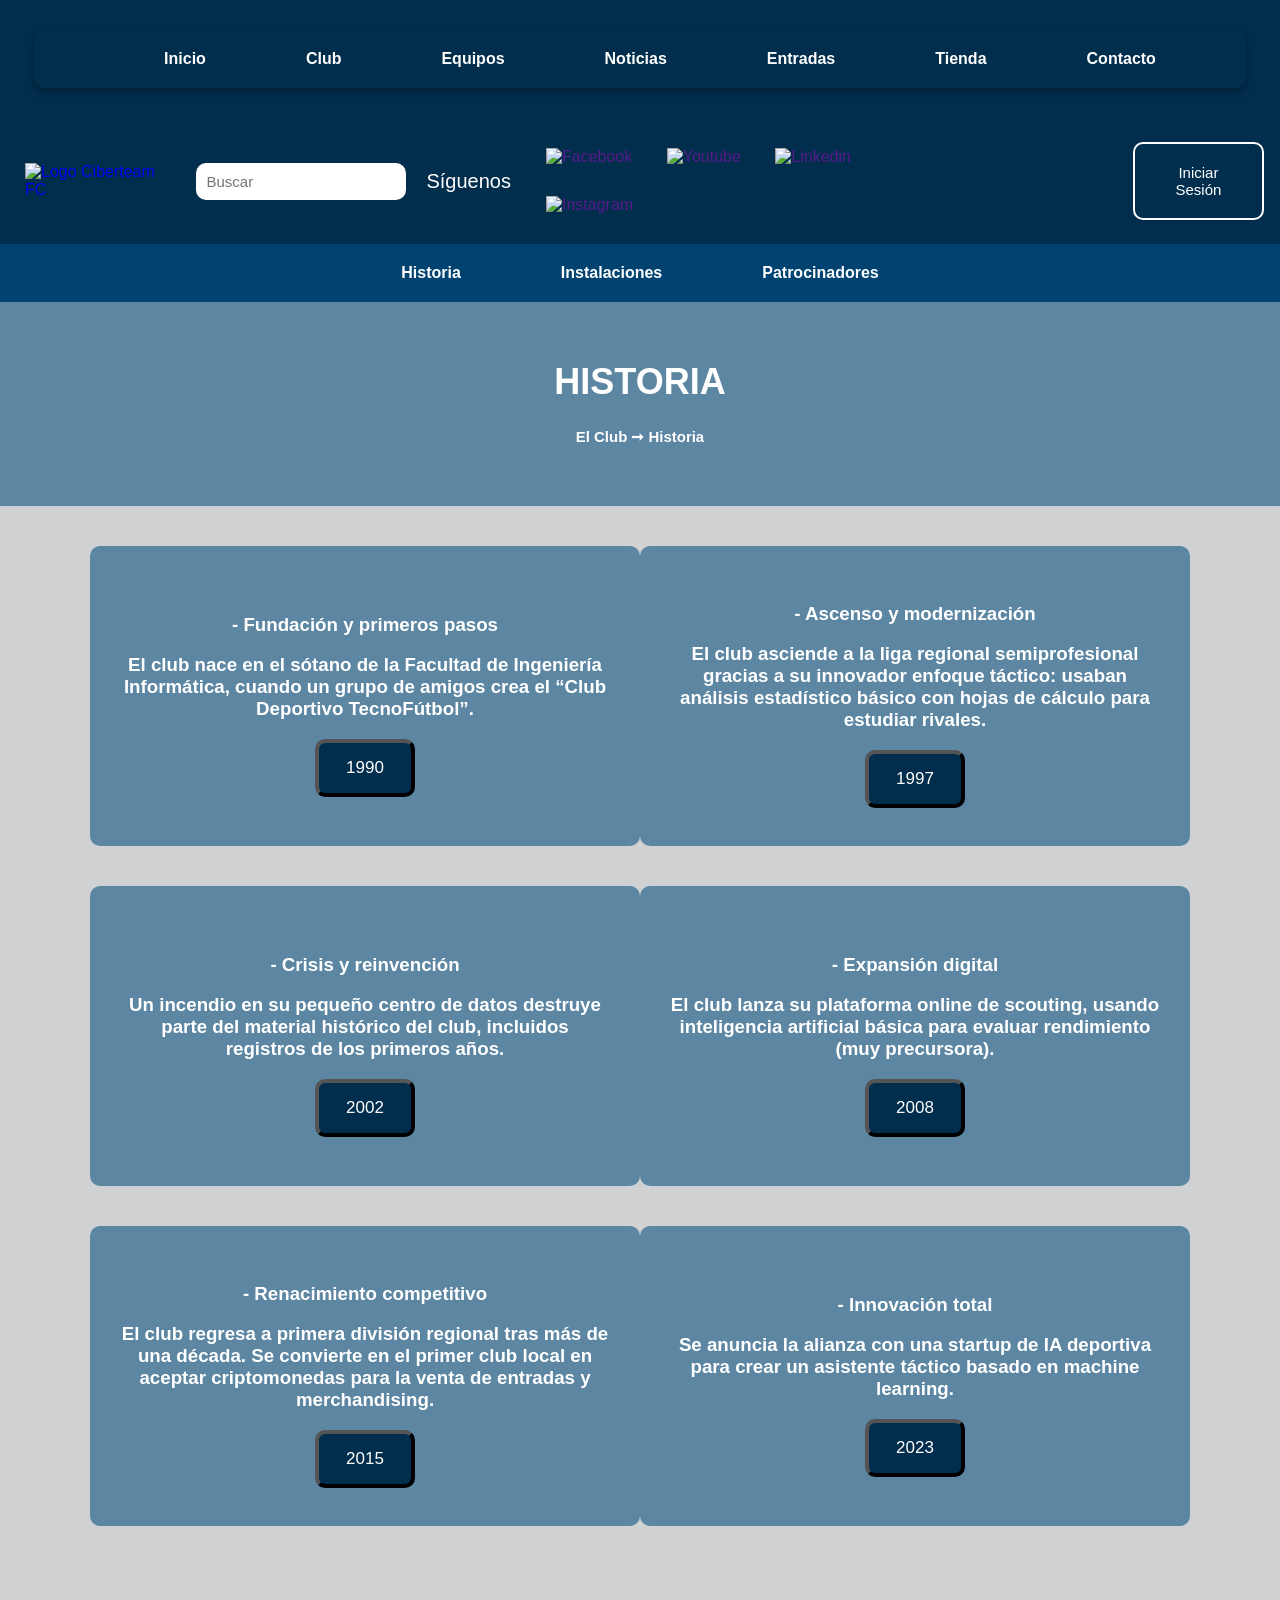
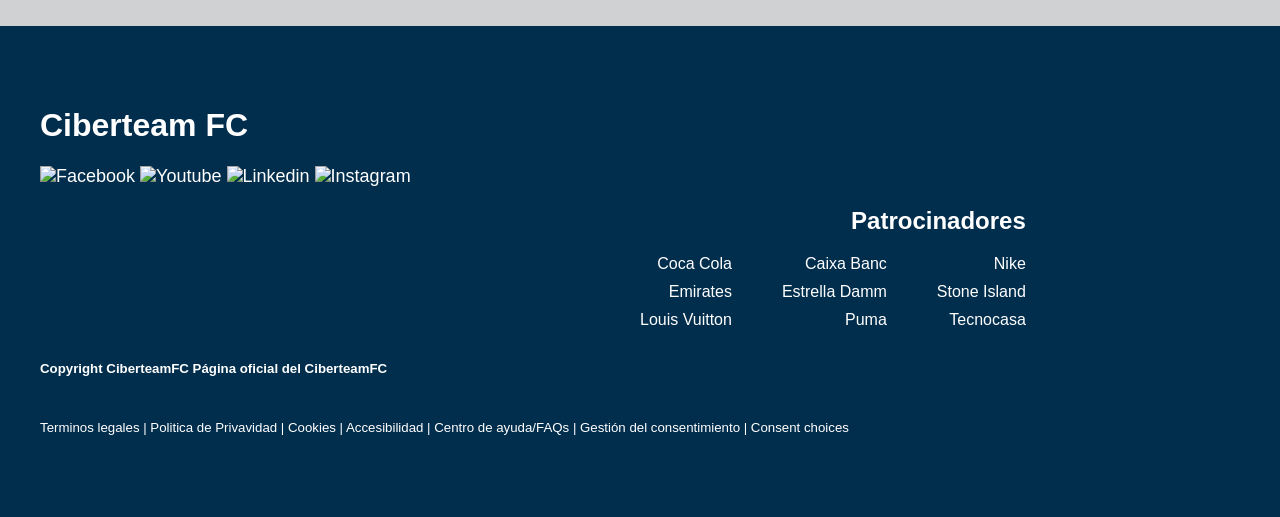
==== club.historia.html @ 9d5b4f98 "Commit inicial" ====
<!DOCTYPE html>
<html lang="es">
<head>
    <meta charset="UTF-8">
    <meta name="viewport" content="width=device-width, initial-scale=1.0">
    <title>Ciberteam FC</title>
    <link rel="stylesheet" href="styles.css">
</head>
<body>
    <header class="header1">
        <nav class="navbar">
        
            <div class="flex-header">

           <div class="menu-toggle" id="menu-toggle"> &#9776; </div>

            <a href="http://ciberteamfc.cat/index.html" class="headermovil">
                <img src="http://ciberteamfc.cat/img/header/logoteam.png" alt="Logo Ciberteam FC" class="logo">
            </a>

            </div> 
            
            <ul>
                <li><a href="http://ciberteamfc.cat/index.html">Inicio</a></li>
                <li class="dropdown">
                    <a href="">Club</a>
                    <ul class="dropdown-content">
                        <li><a href="http://ciberteamfc.cat/club.historia.html">Historia</a></li>
                        <li><a href="http://ciberteamfc.cat/club.instalaciones.html">Instalaciones</a></li>
                        <li><a href="http://ciberteamfc.cat/club.patrocinadores.html">Patrocinadores</a></li>
                    </ul>
                </li>
                <li><a href="http://ciberteamfc.cat/equipos.html">Equipos</a></li>
                <li><a href="http://ciberteamfc.cat/noticias.html">Noticias</a></li>
                <li><a href="http://ciberteamfc.cat/entradas.html">Entradas</a></li>
                <li><a href="http://ciberteamfc.cat/tienda.html">Tienda</a></li>
                <li><a href="http://ciberteamfc.cat/contacto.html">Contacto</a></li>
            </ul>
        </nav>
    </header>
    
    <header class="header2">
        <div class="top-bar">
            <a href="http://ciberteamfc.cat/index.html">
                <img src="http://ciberteamfc.cat/img/header/logoteam.png" alt="Logo Ciberteam FC" class="logo">
            </a>
            

            <input type="text" placeholder="Buscar" class="search-box">
                
                <div>
                    <span class="span1">Síguenos</span>
                </div>

            <div class="logosheader">
                <a href=""><img src="http://ciberteamfc.cat/img/header/logofacebook.png" alt="Facebook" class="logos"></a>
                <a href=""><img src="http://ciberteamfc.cat/img/header/logoyoutube.png" alt="Youtube" class="logos"></a>
                <a href=""><img src="http://ciberteamfc.cat/img/header/logolinkedin.png" alt="Linkedin" class="logos"></a>
                <a href=""><img src="http://ciberteamfc.cat/img/header/logoinstagram.png" alt="Instagram" class="logos"></a>
            </div>
        
        
            <div class="icons">
                <a href=""><img src="http://ciberteamfc.cat/img/header/logocambioidioma.png" alt="" class="logosaparte1"></a>
                <a href=""><img src="http://ciberteamfc.cat/img/header/logocarritocompra.png" alt="" class="logosaparte2"></a>
            </div>

            <button class="login-btn">Iniciar Sesión</button>
        </div>
    </header>
    
    <main>
        <div class="menuclub">
            <li><a href="http://ciberteamfc.cat/club.historia.html">Historia</a></li>
            <li><a href="http://ciberteamfc.cat/club.instalaciones.html">Instalaciones</a></li>
            <li><a href="http://ciberteamfc.cat/club.patrocinadores.html">Patrocinadores</a></li>
        </div>
        <div class="titulopag">
            <h1>HISTORIA</h1>
            <h5>El Club ➞ Historia</h5>
        </div>

        <div class="divgrandeclub">
            <div class="divizquierdaclub">
                <h3 class="textoclubhistoria">
                - Fundación y primeros pasos
                <p></p>
                El club nace en el sótano de la Facultad de Ingeniería Informática, 
                cuando un grupo de amigos crea el “Club Deportivo TecnoFútbol”.
                </h3>
                <button class="btnaños">1990</button>
            </div>

            <div class="divderechaclub">
                <h3 class="textoclubhistoria">
                - Ascenso y modernización
                <p></p>
                El club asciende a la liga regional semiprofesional gracias a su innovador
                enfoque táctico: usaban análisis estadístico básico con hojas de cálculo 
                para estudiar rivales.
                </h3>
                <button class="btnaños">1997</button>
            </div>

        </div>

        <div class="divgrandeclub">
            <div class="divizquierdaclub">
                <h3 class="textoclubhistoria">
                -  Crisis y reinvención
                <p></p>
                Un incendio en su pequeño centro de datos destruye parte del material
                histórico del club, incluidos registros de los primeros años.
                </h3>
                <button class="btnaños">2002</button>
            </div>

            <div class="divderechaclub">
                <h3 class="textoclubhistoria">
                - Expansión digital
                <p></p>
                El club lanza su plataforma online de scouting, usando inteligencia 
                artificial básica para evaluar rendimiento (muy precursora).
                </h3>
                <button class="btnaños">2008</button>
            </div>

        </div>

        <div class="divgrandeclubend">
            <div class="divizquierdaclub">
                <h3 class="textoclubhistoria">
                - Renacimiento competitivo
                <p></p>
                El club regresa a primera división regional tras más de una década.
                Se convierte en el primer club local en aceptar criptomonedas para la
                venta de entradas y merchandising.
                </h3>
                <button class="btnaños">2015</button>
            </div>

            <div class="divderechaclub">
                <h3 class="textoclubhistoria">
                - Innovación total
                <p></p>
                Se anuncia la alianza con una startup de IA deportiva para crear un 
                asistente táctico basado en machine learning.
                </h3>
                <button class="btnaños">2023</button>
            </div>

        </div>
        
    </main>

    <footer class="footer">
        <div class="footer1">
            <div class="footer1.1">
                <h1>Ciberteam FC</h1>
                <div class="footerredessociales">
                    <img src="http://ciberteamfc.cat/img/header/logofacebook.png" alt="Facebook" class="logosfooter">
                    <img src="http://ciberteamfc.cat/img/header/logoyoutube.png" alt="Youtube" class="logosfooter">
                    <img src="http://ciberteamfc.cat/img/header/logolinkedin.png" alt="Linkedin" class="logosfooter">
                    <img src="http://ciberteamfc.cat/img/header/logoinstagram.png" alt="Instagram" class="logosfooter">
                </div>
            </div>
        

            <div class="footer2">
              <h2>Patrocinadores</h2>
              <div class="patrocinadores">
                <ul>
                    <li onclick="window.open('https://www.coca-cola.com', '_blank')" class="patrocinadoresfooter">Coca Cola</li>
                    <li onclick="window.open('https://www.emirates.com', '_blank')" class="patrocinadoresfooter">Emirates</li>
                    <li onclick="window.open('https://es.louisvuitton.com', '_blank')" class="patrocinadoresfooter">Louis Vuitton</li>
                </ul>
                <ul>
                    <li onclick="window.open('https://www.caixabank.es', '_blank')" class="patrocinadoresfooter">Caixa Banc</li>
                    <li onclick="window.open('https://www.estrelladamm.com', '_blank')" class="patrocinadoresfooter">Estrella Damm</li>
                    <li onclick="window.open('https://eu.puma.com', '_blank')" class="patrocinadoresfooter">Puma</li>
                </ul>
                <ul>
                    <li onclick="window.open('https://www.nike.com', '_blank')" class="patrocinadoresfooter">Nike</li>
                    <li onclick="window.open('https://www.stoneisland.com', '_blank')" class="patrocinadoresfooter">Stone Island</li>
                    <li onclick="window.open('https://www.tecnocasa.es', '_blank')" class="patrocinadoresfooter">Tecnocasa</li>
                </ul>
              </div>
            </div>
            <h5 class="textofinal">Copyright CiberteamFC Página oficial del CiberteamFC</h5> 
            <h5 class="textofinal2">Terminos legales | Politica de Privavidad | Cookies | Accesibilidad | Centro de ayuda/FAQs | Gestión del consentimiento | Consent choices</h5>
        </div>

    </footer>

     <script>
        const toggle = document.getElementById("menu-toggle");
        const header1 = document.querySelector(".header1");

        toggle.addEventListener("click", () => {
          header1.classList.toggle("active");
        });
    </script>
    
</body>
---- styles.css ----
body {
  font-family: 'Segoe UI', Arial, sans-serif;
  background-color: #d0d1d3;
  color: #C4D1DB;
  display: flex;
  flex-direction: column;
  height: 100%;
  margin: 0;
  padding: 0;
}

html {
  height: 100%;
  margin: 0;
  padding: 0;
}


/* HEADER */


.flex-header {
  display: flex;
  justify-content: space-between; /* menu a la izquierda, logo a la derecha */
  align-items: center;
}

.menu-toggle {
  display: none;
}

.headermovil {
  display: none;
}

.dropdown-content {
  display: none;       /* oculto por defecto */
  position: absolute;
  top: 100%;
  left: 0;
  background-color: #022E4D;
  min-width: 200px;
  border-radius: 5px;
  box-shadow: 0 4px 10px rgba(0,0,0,0.3);
  padding: 0;
  margin: 0;
  list-style: none;
  flex-direction: column;
  z-index: 1000;
}

.dropdown-content li {
  margin: 0;
  width: 100%;
}

.dropdown-content a {
  display: block;
  padding: 10px 20px;
  color: white;
  font-weight: normal;
}

.dropdown-content a:hover {
  background-color: hsl(198, 100%, 50%);
  color: white;
}

.dropdown:hover .dropdown-content {
  display: flex;
}

.header1 {
  background-image: url(http://ciberteamfc.cat/img/header/estampadofondoheader.png);
  background-color: #022E4D;
}

.header2 {
  width: 100%;               
  margin: 0 auto;            
  box-sizing: border-box;    
  background-color: #022E4D; 
  padding: 0 20px;  
}

.navbar {
  background-color: #022E4D;
  border-radius: 10px;
  margin: 30px auto;
  width: fit-content;
  padding: 10px 80px;
  box-shadow: 0 4px 10px rgba(0, 0, 0, 0.3);
}

.navbar > ul {
  list-style: none;
  display: flex;
  gap: 100px;
  margin: 10px;
}

.navbar ul ul {
  gap: 0;         
  padding: 0;
  margin: 0;
}

.navbar a {
  color: white;
  text-decoration: none;
  font-weight: bold;
  transition: transform 0.3s ease, color 0.3s ease;
}

.navbar li {
  transition: all 0.3s ease;
  position: relative;
}

.navbar a:hover {
 transform: scale(1.02) translateY(-3px); 
  color: hsl(198, 100%, 50%);
  background: none;   
  box-shadow: none;  
}

/* logo, buscador, redes */

.top-bar {
  display: flex;
  align-items: center;
  justify-content: space-around;
  background-color: #022E4D;
  padding: 15px 4px;
  gap: 20px;
  width: 100%;
}

.logo {
  height: 90px;
  padding: 1px 1px;
}

.logosaparte1 {
  height: 45px;
  padding: 1px 30px;
}

.logosaparte1:hover {
  transform: scale(1.2) translateY(-3px);
  filter: brightness(1.3);
}

.logosaparte2 {
  height: 50px;
  padding: 1px 30px;
}

.logosaparte2:hover {
  transform: scale(1.2) translateY(-3px);
  filter: brightness(1.3);
}
.search-box {
  flex: 1;
  max-width: 800px;
  padding: 10px 10px;
  border: none;
  border-radius: 10px;
  font-size: 15px;
}

.logos {
  padding: 15px;
  width: 35px;
  height: 35px;
  transition: transform 0.3s ease, filter 0.3s ease;
}

.logos:hover {
  transform: scale(1.2) translateY(-3px);
  filter: brightness(1.3);
}

.login-btn {
  background-color: transparent;
  border: 2px solid white;
  color: white;
  padding: 20px 20px;
  border-radius: 10px;
  font-size: 15px;
  cursor: pointer;
}

.login-btn:hover {
  transform: scale(1.1) translateY(-3px);
  filter: brightness(1.1);
}

.span1 {
  color: white;
  font-size: 20px;
}

/* BOTONES */

.btnnoticia1:hover {
  background-color: #ffffff; 
  box-shadow: 0 4px 10px rgba(0,0,0,0.2); 
  transform: scale(1.02) translateY(-3px); 
  color: #000000;
}

.btnnoticia21:hover {
  background-color: #ffffff; 
  box-shadow: 0 4px 10px rgba(0,0,0,0.2); 
  transform: scale(1.02) translateY(-3px); 
  color: #000000;
}

.btnnoticia22:hover {
  background-color: #ffffff; 
  box-shadow: 0 4px 10px rgba(0,0,0,0.2); 
  transform: scale(1.02) translateY(-3px); 
  color: #000000;
}

.btnmejorasestadio:hover {
  background-color: #ffffff; 
  box-shadow: 0 4px 10px rgba(0,0,0,0.2); 
  transform: scale(1.02) translateY(-3px); 
  color: #000000;
  text-decoration: none;
}

/* MAIN */

.titulopag {
  background-color: #5C86A2;
  color: white;
  text-align: center;
  padding: 35px;
  font-size: 18px;
}

/* INDEX/INICIO*/

.noticiascontent {
  color: #022E4D;
  display: flex;
  flex-direction: column;
}

.indexnoticia1 {
  display: flex;
  background-image: url(img/indeximg/imagenfutbol.jpg);
  background-size: 100%;
  height: 330px;
}

.letranoticia1 {
  background-color: rgba(0, 67, 113, 0.5);
  width: 600px;
  height: 300px;
  padding: 15px;
  padding-left: 50px;
  color: white;
  font-size: 18px;
}

.indexnoticia2 {
  display: flex;
  background-image: url(http://ciberteamfc.cat/img/indeximg/10años.png);
  background-size: 100%;
  height: 330px;
  display: flex;
  justify-content: flex-end;
}

.letranoticia2 {
  background-color: rgba(0, 67, 113, 0.5);
  width: 600px;
  height: 300px;
  padding: 15px;
  padding-left: 50px;
  color: white;
  font-size: 18px;
}

.btnnoticia1 {
  padding: 15px;
  width: 140px;
  background-color: black;
  color: white;
  border: none;
  border-radius: 10px;
  cursor: pointer;
}

.diventradas {
  background-color: #5C86A2;
  color: white;
  text-align: center;
  padding: 15px;
}

.boxentradas {
  padding: 20px;
  margin: 30px;
  margin-left: 100px;
  margin-right: 100px;
  border-radius: 10px;
  background-color: #5C86A2;
  display: flex;
  justify-content: space-between;
}

.boxentradas1 {
  display: flex;
  flex-direction: column;
  justify-content: flex-start;
}

.boxentradas2 {
  display: flex;
  flex-direction: column;
}

.boxentradas3 {
  display: flex;
  flex-direction: column;
}

.imgboxentradas {
  width: 500px;
  margin-bottom: 10px;
  display: block;
  border-radius: 10px;
}

.textoboxentradas {
  color: white;
  margin-top: 10px;
}

/*NOTICIAS */

.noticiasportada {
  background-image: url(http://ciberteamfc.cat/img/noticias/estadio4k.jpg);
  padding: 149.7px;
  display: flex;
  flex-direction: column;
  align-items: center;
  justify-content: center;
}

.divnoticiasportada {
  display: flex;
  background-color: rgba(46, 70, 116, 0.5);
  color: white;
  padding: 20px;
  border-radius: 10px;
  width: 800px;
  justify-content: center;
}

.btnmejorasestadio {
  margin-top: 20px; 
  padding: 15px 20px;
  border: none;
  border-radius: 8px;
  background-color: black;
  color: white;
  font-size: 16px;
  cursor: pointer;
  font-size: 20px;
}

.barraseparacion {
  padding: 10px;
  background-color: #5C86A2;
  margin-top: 0px;
  margin-bottom: 20px;
}

.noticiasdivs {
  display: flex;
  justify-content: center;  
  justify-items: center;
  gap: 20px; 
  margin-bottom: 20px;
}

.noticiasdiv1 {
  background-image: url(http://ciberteamfc.cat/img/noticias/noticiacancer.webp);
  background-size: contain;
  background-repeat: no-repeat; 
  background-position: center; 
  padding: 230px 0px;
  width: 100%;
  margin-left: 20px;
}

.noticiasdiv2 {
  background-image: url(http://ciberteamfc.cat/img/noticias/copa.webp);
  background-size: contain;
  background-repeat: no-repeat; 
  background-position: center; 
  padding: 230px 0px;
  width: 100%;
  margin-left: 20px;
}

.noticiasdiv3 {
  background-image: url(http://ciberteamfc.cat/img/noticias/preguntaa.jpg);
  background-size: contain;
  background-repeat: no-repeat; 
  background-position: center; 
  padding: 230px 0px;
  width: 100%;
  margin-left: 20px;
}

.noticiasdiv4 {
  background-image: url(http://ciberteamfc.cat/img/noticias/celtajugador.jpg);
  background-size: contain;
  background-repeat: no-repeat; 
  background-position: center; 
  padding: 230px 0px;
  width: 100%;
  margin-left: 20px;
}

.noticias123 {
  display: flex;
  flex-direction: column; 
  width: 800px;
}

.textonoticias {
  background-color: rgba(2, 46, 77, 0.8);
  color: white;
  margin-top: 10px;
  padding: 20px 30px;
  width: 636px;
  margin-left: 70px;
  border-radius: 10px;
}

/* ENTRADAS */

.tituloentradas2 { 
  background-image: url(http://ciberteamfc.cat/img/entradas/estadiobanner.jpg);
  color: white;
  text-align: center;
  padding: 20px;
  font-size: 18px;
  display: flex;
  align-items: center;
  justify-content: center;
}

.titulodiventradas {
  background-color: rgba(2, 46, 77, 0.5);
  width: 400px;
  align-items: center;
  align-content: center;
  border-radius: 10px;
  margin: 1px;
  font-size: 15px;
}

.divsentradas {
  display: flex;
  align-items: center;
  align-content: center;
  justify-content: center;
}

.boxdivsentradas {
  background-color: #5C86A2;
  margin: 25px;
  border-radius: 10px;
  padding: 10px 100px;
  display: flex;
  justify-content: space-between;
  width: 1200px;
}

.textoizq {
  margin-right: 500px;
  margin-left: 50px;
  display: flex;
  align-items: start;
  flex-direction: column;
  color: white;
  font-size: 20px;
  align-items: center;
}

.textoizq2 {
  margin-right: 428 px;
  margin-left: 20px;
  display: flex;
  align-items: start;
  flex-direction: column;
  color: white;
  font-size: 20px;
  align-items: center;
}

.divsentradasmain{
  display: flex;
  align-content: center;
  align-items: center;
}
.divsentradasizq {
  background-color: #5C86A2;
  padding: 20px 200px;
  margin-left: 30px;
  border-radius: 10px;
}

.divsentradasder {
  background-color: #5C86A2;
  padding: 20px 187px;
  align-content: end;
  margin-left: 210px;
  margin-right: 30px;
  border-radius: 10px;
}
.textoder {
  display: flex;
  align-items: start;
  flex-direction: column;
  color: white;
  font-size: 20px;
  align-items: center;
}

.imgentradas {
  height: 200px;
}

.btnnoticia21 {
  padding: 15px;
  width: 100px;
  background-color: black;
  color: white;
  border: none;
  border-radius: 10px;
  cursor: pointer;
  font-size: 17px;
}

.btnnoticia22 {
  padding: 15px;
  width: 180px;
  background-color: black;
  color: white;
  border: none;
  border-radius: 10px;
  cursor: pointer;
  font-size: 17px;
}

.btnnoticia212 {
  display: flex;
  align-items: center;
}

/* TIENDA */

.tiendabanner {
  background-image: url(http://ciberteamfc.cat/img/tienda/tiendabanner.jpg);
  display: flex;
  background-size: 100%;
  padding: 180px;
}

.barraseparar {
  padding: 10px;
  background-color: #5C86A2;
  margin-top: 25px;
  text-align: center;
  color: white;
  font-size: 18px;
  margin-bottom: 25px;
}

.tiendadiv {
  background-color: #5C86A2;
  border-radius: 10px;
  margin-left: 3%;
  margin-right: 200px;
  margin-left: 200px;
  margin-bottom: 20px;
  display: flex;
  align-items: center;
  align-content: center;
}

.tiendadiv2 {
  margin-right: 300px;
  margin-left: 300px;
  margin-bottom: 20px;
  display: flex;
  align-items: center;
  align-content: center;
}

.imgtienda {
  width: 300px;
  border-radius: 10px;
  padding: 37px;
}

.imgtienda2 {
  width: 300px;
  border-radius: 10px;
  padding: 37px;
  margin-left: 40px;
}

.textotienda {
  font-size: 25px;
}

.productostienda {
  text-align: center;
  color: white;
  align-items: center;
  align-content: center;
  margin-bottom: 30px;

}

/* EQUIPOS */

.titulopag {
  background-color: #5C86A2;
  color: white;
  text-align: center;
  padding: 35px;
  font-size: 18px;
  margin: 0;
}

.equipos-container {
  display: flex;
  flex-direction: column;
  align-items: center;
  width: 90%;           
  max-width: 1200px;     
  margin: 80px auto;
  gap: 40px;             
}

.div-superior {
  background-image: url(http://ciberteamfc.cat/img/equipos/background1.jpg);
  background-size: 100%;
  background-repeat: no-repeat; 
  width: 1300px;           
  border-radius: 12px;
  color: white;
  display: flex;
  align-items: end;
  justify-content: center;
  font-size: 26px;
  height: 400px;
}

.divsuperiorjr {
  background-color: rgb(148, 186, 211, 0.5);
  padding: 100px;
  align-items: center;
  align-content: end;
  border-radius: 10px;
  padding: 40px;
  display: flex;
  flex-direction: column;  
  align-items: center;     
  margin-bottom: 10px;
  
}

a {
  text-decoration: none;
}

.div-inferior {
  background-color: #5C86A2;
  margin-left: -50px;
  width: 100%;
  border-radius: 12px;
  padding: 50px;
  display: flex;
  flex-wrap: wrap;           
  justify-content: space-between; 
  gap: 30px;                 
  box-shadow: 0 4px 15px rgba(0, 0, 0, 0.3);
}

.equipo1 {
  background-image: url(http://ciberteamfc.cat/img/equipos/segundoequipo.jpg);
  background-size: 100%;
  background-repeat: no-repeat; 
  height: 340px;
  color: white;
  border-radius: 10px; 
  width: 580px;
  display: flex;
  align-items: start;
  justify-content: start;
  align-items: end;
}

.equipo1jr {
  background-color: rgb(148, 186, 211, 0.5);
  align-items: center;
  align-content: end;
  border-radius: 10px;
  padding: 20px;
  display: flex;
  flex-direction: column;  
  align-items: center;     
  margin-bottom: 10px;
  margin-left: 10px;
}

.equipo2 {
  background-image: url(http://ciberteamfc.cat/img/equipos/juvenila.jpg);
  background-size: 100%;
  background-repeat: no-repeat; 
  height: 340px;
  color: white;
  border-radius: 10px; 
  width: 580px;
  display: flex;
  align-items: start;
  justify-content: start;
  align-items: end;
}

.equipo2jr {
  background-color: rgb(148, 186, 211, 0.5);
  align-items: center;
  align-content: end;
  border-radius: 10px;
  padding: 20px;
  width: 200px;
  display: flex;
  flex-direction: column;  
  align-items: center;     
  margin-bottom: 10px;
  margin-left: 10px;
}

.equipo3 {
  background-image: url(http://ciberteamfc.cat/img/equipos/juvenilb.jpg);
  background-size: 100%;
  background-repeat: no-repeat; 
  height: 340px;
  color: white;
  border-radius: 10px; 
  width: 580px;
  display: flex;
  align-items: start;
  justify-content: start;
  align-items: end;
}

.equipo3jr {
  background-color: rgb(148, 186, 211, 0.5);
  align-items: center;
  align-content: end;
  border-radius: 10px;
  padding: 20px;
  width: 200px;
  display: flex;
  flex-direction: column;  
  align-items: center;     
  margin-bottom: 10px;
  margin-left: 10px;
}

.equipo4 {
  background-image: url(http://ciberteamfc.cat/img/equipos/cadetea.jpg);
  background-size: 100%;
  background-repeat: no-repeat; 
  height: 340px;
  color: white;
  border-radius: 10px; 
  width: 580px;
  display: flex;
  align-items: start;
  justify-content: start;
  align-items: end;
}

.equipo4jr {
  background-color: rgb(148, 186, 211, 0.5);
  align-items: center;
  align-content: end;
  border-radius: 10px;
  padding: 20px;
  width: 200px;
  display: flex;
  flex-direction: column;  
  align-items: center;     
  margin-bottom: 10px;
  margin-left: 10px;
}

/* CLUB - HISTORIA */

.menuclub {
  background-color: #004371;
  padding: 20px;
  list-style: none;
  display: flex;
  gap: 100px;
  display: flex;
  justify-content: center;
}

.menuclub a {
  color: white;
  text-decoration: none;
  font-weight: bold;
}

.divgrandeclub {
  display: flex;
  justify-content: space-between;
}

.divgrandeclubend {
  display: flex;
  justify-content: space-between;
  margin-bottom: 100px;
}

.divizquierdaclub {
  height: 300px;
  background-color: #5C86A2;
  margin-left: 90px;
  margin-top: 40px;
  width: 600px;
  border-radius: 10px;
  display: flex;
  justify-content: center;
  flex-direction: column;
  align-items: center;
}

.textoclubhistoria {
  color: white;
  margin-left: 30px;
  margin-right: 30px;
  text-align: center;
}

.btnaños {
  padding: 15px;
  width: 140px;
  background-color: #022E4D;
  color: white;
  border-color: #000000;
  border-width: 4px;
  border-radius: 10px;
  width: 100px;
  font-size: 17px;

}

.divderechaclub {
  height: 300px;
  background-color: #5C86A2;
  margin-top: 40px;
  margin-right: 90px;
  width: 600px;
  border-radius: 10px;
  display: flex;
  justify-content: center;
  flex-direction: column;
  align-items: center;
}

/* PATROCINADORES */

.divpatrocinadores {
  display: flex;
  justify-content: space-between;
  margin: 40px;
  text-align: center;
  color: white;
  margin-top: 60px;
}

.divpatrocinadores1 {
  width: 500px;
  background-color: #5C86A2;
  border-radius: 10px;
  justify-content: space-between;
  display: flex;
  flex-direction: column;
}

.imagenesytexto {
  margin-top: 60px;
  margin-left: 20px;
  margin-right: 20px;
  cursor: pointer;
}

.imagengrande {
  margin-top: 60px;
  margin-left: 50px;
  margin-right: 50px;
  height: auto;
  display: block;
  cursor: pointer;
}

.texto {
  margin-left: 40px;
  margin-right: 40px;
}

.divpatrocinadores2 {
  width: 500px;
  background-color: #5C86A2;
  border-radius: 10px;
  justify-content: space-between;
  display: flex;
  flex-direction: column;
}

.divpatrocinadores3 {
  width: 500px;
  background-color: #5C86A2;
  border-radius: 10px;
  justify-content: space-between;
  display: flex;
  flex-direction: column;
}

.imagenesytexto, .imagengrande {
  transition: transform 0.3s ease, box-shadow 0.3s ease;
  cursor: pointer;
}

.imagenesytexto:hover, .imagengrande:hover {
    transform: translateY(-8px) scale(1.05);
    box-shadow: 0 8px 15px rgb(65, 65, 65);
}

/* INSTALACIONES */

.divinstalaciones {
  background-color: #5C86A2;
  margin-left: 80px;
  margin-right: 80px;
  margin-top: 10px;
  border-radius: 10px;
  flex-direction: column;
  margin-bottom: 10px;
  position: relative;
  height: 2400px;
}

.titulosobrefoto {
  position: absolute;
  top: 40px;           
  left: 50%;          
  transform: translateX(-50%);
  color: white;
  font-size: 30px;
  font-weight: bold;
  align-items: center;
  background-color: rgba(92, 134, 162, 0.5);
  padding-left: 40px;
  padding-right: 40px;
  border-radius: 10px;
}

.titulosobrefoto2 {
  position: absolute;
  top: 1257px;           
  left: 50%;          
  transform: translateX(-50%);
  color: white;
  font-size: 30px;
  font-weight: bold;
  align-items: center;
  background-color: rgba(92, 134, 162, 0.5);
  padding-left: 40px;
  padding-right: 40px;
  border-radius: 10px;
}

.divtexto {
  margin-top: 50px;
  margin-left: 340px;
  margin-right: 340px;
  font-size: 20px;
}

.divtexto2 {
  margin-top: 50px;
  margin-left: 340px;
  margin-right: 340px;
  font-size: 20px;
}

.divinstalaciones h1 {
  color: white;
} 
.divinstalaciones h3 {
  color: white;
}

.separacioninstalaciones {
  background-color: #004371;
  height: 70px;
  border-radius: 10px;
  margin-left: 340px;
  margin-right: 340px;
  margin-top: 50px;
  margin-bottom: 50px;
  background-image: url(http://ciberteamfc.cat/img/header/logoteam.png);
  background-repeat: no-repeat;
  background-position: center;
  background-size: contain;
}

.bannerinstalaciones {
  max-width: 100%;
  border-radius: 10px;
}

.imagenesinstalaciones {
  flex-direction: row;
  display: flex;
  height: 350px;
  align-content: center;
  justify-content: space-between;
  margin-left: 200px;
  margin-right: 200px;
}

.imagenesf {
  border-radius: 10px;
}

/* PAGINANOTICIA */

.noticia-principal {
  display: flex;
  flex-direction: column;
  align-items: center;
  background-color: #5C86A2;
  border-radius: 20px;
  box-shadow: 0 6px 20px rgba(0,0,0,0.15);
  max-width: 1200px;
  margin: 0 auto 60px;
  overflow: hidden;
  margin-top: 50px;
}

.imagen-portada img {
  width: 100%; 
  object-fit: cover;
}

.contenido-principal {
  max-width: 900px;
  text-align: center;
  padding: 60px 40px;
}

.titulo-noticia {
  font-size: 50px;
  color: white;
  margin-bottom: 15px;
  font-weight: 700;
}

.fecha-noticia {
  font-size: 20px;
  color: white;
  margin-bottom: 25px;
}

.texto-noticia {
  font-size: 24px;
  color: white;
  line-height: 1.8;
  margin-bottom: 40px;
}

/* FICHAEQUIPOS */

.divfichaequipos {
  background-color: #5C86A2;
  margin: 20px;
  margin-left: 300px;
  margin-right: 300px;
  display: flex;
  border-radius: 10px;
  flex-direction: column;
}

.textofichas {
  margin-left: 50px;
  color: white;
  font-size: 30px;
}

.textofichas2 {
  color: white;
  margin-left: 50px;
  font-size: 21px;
}

.imagenesficha {
  width: 200px;
  margin-left: 50px;
  border-radius: 10px;
  margin-right: 50px;
  height: 200px;            
  object-fit: cover;        
}

.divdentrofichas {
  display: flex;
  
}

/* CONTACTO */

.divscontacto {
  display: flex;
  flex-direction: row;
  align-items: center;
  justify-content: space-between;
  margin: 20px;
  margin-left: 50px;
  margin-right: 50px;
}

.divcontacto {
  flex: 1;
  background-color: #5C86A2;
  border-radius: 10px;
  padding: 40px;
  display: flex;
  justify-content: center;
  align-items: center; 
  box-shadow: 0 0 20px rgb(0, 0, 0); 
  margin-right: 30px;
}


.divcontacto2 {
  flex: 1;
  height: 300px;
  background-image: url(http://ciberteamfc.cat/img/header/logoteam.png);
  background-repeat: no-repeat;
  background-position: center;
  background-size: contain;
  margin-bottom: 50px;
  margin-top: 50px;
}

.divcontacto3 {
  background-color: #5C86A2;
  border-radius: 10px;
  padding: 40px;
  display: flex;
  justify-content: center;
  align-items: center; 
  box-shadow: 0 0 20px rgb(0, 0, 0); 
  padding: 70px;
}

.formcontacto {
  display: flex;
  flex-direction: column;
  justify-content: center;
  width: 100%;
  max-width: 700px;
  height: 100%;
  padding: 40px;
  border-radius: 15px;
}

.formcontacto h2 {
  text-align: center;
  color: #ffffff;
  margin-bottom: 20px;
  background-color:#004371;
  padding: 10px;
  border-radius: 10px;
}

.formcontacto input,
.formcontacto textarea {
  width: 100%;
  padding: 12px;
  font-size: 16px;
  border-radius: 8px;
  border: 1px solid #000000;
  margin-top: 5px;
  margin-bottom: 10px;
  box-sizing: border-box
}

.formcontacto button {
  background-color: #000000;
  color: white;
  font-size: 18px;
  border: none;
  padding: 12px;
  border-radius: 8px;
  cursor: pointer;
  transition: background-color 0.3s ease, transform 0.3s ease;
}

.formcontacto button:hover {
  background-color: #4b4b4b;
  transform: scale(1.03);
}

/* FOOTER */

.footer {
  margin-top: auto; 
  background-color: #022E4D;
  color: white;
  padding: 40px 20px;
  display: flex;
  justify-content: center;
}

.logos {
  height: 35px;
}

.logosfooter {
  height: 25px;
  width: 35px;
  height: 35px;
  transition: transform 0.3s ease, filter 0.3s ease;
}

.logosfooter:hover {
  transform: scale(1.2) translateY(-3px);
  filter: brightness(1.3);
}

.footer1 {
  display: flex;
  justify-content: flex-start;
  flex-wrap: wrap; 
  max-width: 1200px;
  margin: 0 auto;
  margin: 20px;
}

.footerredessociales {
  color: white;
  margin-right: 15px;
  font-size: 18px;
  text-decoration: none;
}

.footer2 {
  padding-left: 600px;
  text-align: end;
}

.patrocinadores {
  display: flex;
  gap: 50px; 
  cursor: pointer;
}

.patrocinadores ul {
  list-style: none;
  padding: 0;
  margin: 0;
}
 
.patrocinadores li {
  margin-bottom: 10px;
}

.patrocinadoresfooter {
  transition: transform 0.3s ease;
}

.patrocinadoresfooter:hover {
  transform: translateY(-8px) scale(1.05);
}

.textofinal {
  margin-right: 50px;
}
.textofinal2 {
  font-weight: normal;
}

.dropdown {
  position: relative;
}

.dropdown:hover .dropdown-content {
  display: flex;
}

@media (min-width: 415px) and (max-width: 1024px) {
  
  /* HEADER */

  .icons {
    display: none;
  }

  .logosheader {
    display: none;
  }

  .span1 {
    display: none;
  }

  .navbar {
    width: 100%;
    padding: 10px 20px;
    margin: 10px 0;
    box-sizing: border-box;
  }

  .navbar > ul {
    display: flex;
    justify-content: space-between; /* Los manda a los extremos */
    width: 100%;
    padding: 0;
    margin: 0;
  }

  .navbar {
    box-shadow: none;
    justify-content: space-between;
  }

  .headermovil {
    display: flex;
  }

  .navbar ul {              
    flex-direction: column;       
    background-color: #004371;
    position: absolute;
    margin: 0;
    text-align: center;
    justify-content: center;
    border-radius: 10px;
    display: none;
  }

  .menu-toggle {
    display: block;
    cursor: pointer;
    color: white;
    font-size: 26px;
    padding: 10px;
  }

  .navbar li {
    margin-right: 10px;
    padding-bottom: 10px;
  }

  .header1 .headermovil {
    display: block;
  }

  .header1 {
    display: flex;
    justify-content: space-between; 
    align-items: center;
    padding: 10px 20px;
    background-color: #022E4D; 
    background-image: none; 
  }

  .header1 ul {
    position: absolute;
    top: 60px; 
    left: 0;
    text-align: center;
    border-radius: 10px;
    z-index: 100;
    display: none;
    flex-direction: column;
    background: #022E4D;
    padding: 10px;
    border-radius: 10px;
    width: fit-content;
  }

  .imgboxentradas {
    max-width: 100%;
    height: auto;
    margin-bottom: 10px;
    display: block;
    border-radius: 10px;
  }

  .imgboxentradas img {
    width: 100%;
    height: auto;
  }

  .header2 .logo {
    display: none; 
  }

  .header2 .search-box {
    flex: 1;
    margin-right: 200px;
  }

  .header1.active ul {
    display: flex;
    gap: 5px;
  }

  .logo {
    height: 60px;
  }

  .search-box { 
    max-width: auto;
    padding: 7px 8px;
    border: none;
    border-radius: 10px;
    font-size: 13px;
    margin: 10px;
  }

  .login-btn {
    background-color: transparent;
    border: 1px solid white;
    color: white;
    padding: 10px 10px;
    border-radius: 10px;
    font-size: 12px;
    cursor: pointer;
    display: inline-block;
    margin-right: 50px;
  }

  .header1 ul li a {
    font-size: 14px;    
    padding: 6px 10px;   
  }

  .top-bar {
    display: flex;
    gap: 0.001px;
  }
  
  .header2 {
    max-width: 1024px;   
    margin-top: 0px;         
    box-sizing: border-box;    
    background-color: #022E4D; 
    padding: 0px 0px;  
    margin-left: 0px;
  }

    
  .header2 .top-bar {
    display: flex;
    justify-content: space-between;
    align-items: center;
    padding: 10px 20px;
  }

  .footer1 {
    display: flex;
    flex-direction: column;
  }

  .footer {
    display: flex;
    flex-direction: column; 
    background-color: #022E4D;
    display: flex;
    justify-content: center;
  }

  .footer2 {
    display: flex;
    flex-direction: column;
    padding-left: 0px;
    text-align: start;
    margin-top: 30px;
    margin-bottom: 30px;
  }

  .textofinal2 {
    max-width: 370px;
  }

  
  /* FOOTER */

  .footer {
    margin-top: auto; 
    background-color: #022E4D;
    color: white;
    padding: 40px 20px;
    display: flex;
    justify-content: center;
  }
  
  .logos {
    height: 35px;
  }
  
  .logosfooter {
    height: 25px;
    width: 35px;
    height: 35px;
    transition: transform 0.3s ease, filter 0.3s ease;
  }
  
  .logosfooter:hover {
    transform: scale(1.2) translateY(-3px);
    filter: brightness(1.3);
  }
  
  .footer1 {
    display: flex;
    justify-content: flex-start;
    flex-wrap: wrap; 
    max-width: 1200px;
    margin: 0 auto;
    margin: 20px;
  }

  .footerredessociales {
    color: white;
    margin-right: 0px;
    font-size: 18px;
    text-decoration: none;
  }
  
  .footer2 {
    margin-bottom: 10px;
  }
  
  .patrocinadores {
    display: flex;
    gap: 50px;
    cursor: pointer;
    align-items: end;
  }
  
  .patrocinadores ul {
    list-style: none;
    padding: 0;
    margin: 0;
  }
  
  .patrocinadores li {
    margin-bottom: 10px;
  }
  
  .patrocinadoresfooter {
    transition: transform 0.3s ease;
    align-items: end;
  }
  
  .patrocinadoresfooter:hover {
    transform: translateY(-8px) scale(1.05);
  }
  
  .textofinal {
    margin-right: 50px;
  }
  .textofinal2 {
    font-weight: normal;
  }
  
  .dropdown {
    position: relative;
  }
  
  .dropdown:hover .dropdown-content {
    display: flex;
  }

  /* INDEX */


  .noticiascontent h1 {
    font-size: 20px;
  }

  .letranoticia1 {
    font-size: 16px;
  }

  .letranoticia1 button {
    padding: 10px;
    width: 120px;
    background-color: black;
    color: white;
    border: none;
    border-radius: 10px;
    cursor: pointer;
    font-size: 12px;
  }

  .noticiascontent {
    color: #022E4D;
    display: flex;
    flex-direction: column;
  }

  .indexnoticia1 {
    display: flex;
    background-image: url(http://ciberteamfc.cat/img/indeximg/media-partido1.png);
    background-size: 100%;
    height: 240px;
  }

  .indexnoticia2 {
    display: flex;
    background-image: url(http://ciberteamfc.cat/img/indeximg/media-partido2.png);
    background-size: 100%;
    height: 240px;
  }

  .letranoticia2 {
    background-color: rgba(0, 67, 113, 0.5);
    width: 600px;
    height: 210px;
    padding: 15px;
    padding-left: 50px;
    color: white;
    font-size: 16px;
  }


  .indexnoticia2 button {
    padding: 10px;
    width: 120px;
    background-color: black;
    color: white;
    border: none;
    border-radius: 10px;
    cursor: pointer;
    font-size: 12px;
  }

  .diventradas h1 {
    font-size: 25px;
  }

  .boxentradas {
    padding: 15px;
    margin: 10px;
    margin-left: 180px;
    margin-right: 180px;
    border-radius: 10px;
    background-color: #5C86A2;
    display: flex;
    flex-direction: column;
    align-items: center;
  }

  .boxentradas img {
    width: 335px;
    margin-bottom: 10px;
    display: block;
    border-radius: 10px;
    margin-top: 20px;
  }

  .boxentradas h2 {
    font-size: 15px;
  }

  .boxentradas1 h2{
    display: flex;
    flex-direction: column;
    justify-content: center;
    margin-left: 20px;
  }

  .boxentradas1 button{
    display: flex;
    flex-direction: column;
    justify-content: center;
    margin-left: 20px;
  }

  .boxentradas1 img{
    display: flex;
    flex-direction: column;
    justify-content: center;
    margin-left: 20px;
  }


  .boxentradas1 p{
    display: flex;
    flex-direction: column;
    justify-content: center;
    margin-left: 20px;
  }

  .boxentradas button {
    padding: 10px;
    width: 120px;
    background-color: black;
    color: white;
    border: none;
    border-radius: 10px;
    cursor: pointer;
    font-size: 12px;
  }
  
  /* EQUIPOS */ 

  
  .div-superior {
    background-image: url(http://ciberteamfc.cat/img/equipos/equipohorizontal.jpg);
    background-size: 100%;
    background-repeat: no-repeat; 
    max-width: 600px;           
    border-radius: 0%;
    color: white;
    display: flex;
    align-items: end;
    margin-bottom: 0px;
    justify-content: center;
    font-size: 18px;
    height: 500px;
    margin-top: 0px;
    border-radius: 10px;
  }

  .divsuperiorjr {
    background-color: rgb(148, 186, 211, 0.5);
    padding: 100px;
    align-items: center;
    align-content: end;
    border-radius: 10px;
    padding: 40px;
    display: flex;
    flex-direction: column;  
    align-items: center;     
    margin-bottom: 10px;
  }

  a {
    text-decoration: none;
  }

  .div-inferior {
    background-color: #5C86A2;
    margin-left: 0px;
    max-width: 500px;
    border-radius: 12px;
    padding: 50px;
    display: flex;
    flex-wrap: wrap;           
    justify-content: space-between; 
    gap: 30px;                 
    box-shadow: 0 4px 15px rgba(0, 0, 0, 0.3);
  }

  .equipo1 {
    background-image: url(http://ciberteamfc.cat/img/equipos/segundoequipo.jpg);
    background-size: 100%;
    background-repeat: no-repeat; 
    height: 250px;
    color: white;
    border-radius: 10px; 
    max-width: 500px;
    display: flex;
    align-items: start;
    justify-content: start;
    align-items: end;
  }

  .equipo1jr {
    background-color: rgb(148, 186, 211, 0.5);
    align-items: center;
    align-content: end;
    border-radius: 10px;
    padding: 10px;
    display: flex;
    flex-direction: column;  
    align-items: center;     
    margin-bottom: 10px;
    margin-left: 10px;
    font-size: 12px;
  }

  .btnnoticia1 {
    padding: 10px;
    width: 100px;
    background-color: black;
    color: white;
    border: none;
    border-radius: 10px;
    cursor: pointer;
  }

  .equipo2 {
    background-image: url(http://ciberteamfc.cat/img/equipos/juvenila.jpg);
    background-size: 100%;
    background-repeat: no-repeat; 
    height: 250px;
    color: white;
    border-radius: 10px; 
    max-width: 500px;
    display: flex;
    align-items: start;
    justify-content: start;
    align-items: end;
  }

  .equipo2jr {
    background-color: rgb(148, 186, 211, 0.5);
    align-items: center;
    align-content: end;
    border-radius: 10px;
    padding: 10px;
    display: flex;
    flex-direction: column;  
    align-items: center;     
    margin-bottom: 10px;
    margin-left: 10px;
    font-size: 12px;
  }

  .equipo3 {
    background-image: url(http://ciberteamfc.cat/img/equipos/juvenilb.jpg);
    background-size: 100%;
    background-repeat: no-repeat; 
    height: 250px;
    color: white;
    border-radius: 10px; 
    max-width: 500px;
    display: flex;
    align-items: start;
    justify-content: start;
    align-items: end;
  }

  .equipo3jr {
    background-color: rgb(148, 186, 211, 0.5);
    align-items: center;
    align-content: end;
    border-radius: 10px;
    padding: 10px;
    display: flex;
    flex-direction: column;  
    align-items: center;     
    margin-bottom: 10px;
    margin-left: 10px;
    font-size: 12px;
  }

  .equipo4 {
    background-image: url(http://ciberteamfc.cat/img/equipos/cadetea.jpg);
    background-size: 100%;
    background-repeat: no-repeat; 
    height: 250px;
    color: white;
    border-radius: 10px; 
    max-width: 500px;
    display: flex;
    align-items: start;
    justify-content: start;
    align-items: end;
  }

  .equipo4jr {
    background-color: rgb(148, 186, 211, 0.5);
    align-items: center;
    align-content: end;
    border-radius: 10px;
    padding: 10px;
    display: flex;
    flex-direction: column;  
    align-items: center;     
    margin-bottom: 10px;
    margin-left: 10px;
    font-size: 12px;
  }

  /* FICHAEQUIPOS */

  .divfichaequipos {
    background-color: #5C86A2;
    margin: 20px;
    margin-left: 30px;
    margin-right: 30px;
    display: flex;
    border-radius: 10px;
    flex-direction: column;
  }

  .textofichas {
    margin-left: 50px;
    color: white;
    font-size: 25px;
  }

  .textofichas2 {
    color: white;
    margin-left: 50px;
    font-size: 16px;
  }

  .imagenesficha {
    width: 110px;
    margin-left: 50px;
    border-radius: 10px;
    margin-right: 5px;
    height: 120px;            
    object-fit: cover;        
  }

  .divdentrofichas {
    display: flex;
  }


  /* CLUB - HISTORIA */

  .menuclub {
    background-color: #004371;
    padding: 20px;
    list-style: none;
    display: flex;
    gap: 100px;
    display: flex;
    justify-content: center;
  }

  .menuclub a {
    color: white;
    text-decoration: none;
    font-weight: bold;
  }

  .divgrandeclub {
    display: flex;
    justify-content: space-between;
    gap: 50px;
  }

  .divgrandeclubend {
    display: flex;
    justify-content: space-between;
    margin-bottom: 100px;
    gap: 50px;
  }

  .divizquierdaclub {
    height: 300px;
    background-color: #5C86A2;
    margin-left: 90px;
    margin-top: 40px;
    width: 600px;
    border-radius: 10px;
    display: flex;
    justify-content: center;
    flex-direction: column;
    align-items: center;
  }

  .textoclubhistoria {
    color: white;
    margin-left: 10px;
    margin-right: 10px;
    text-align: center;
    font-size: 18px;
  }

  .btnaños {
    padding: 10px;
    width: 80px;
    background-color: #022E4D;
    color: white;
    border-color: #000000;
    border-width: 2px;
    border-radius: 10px;
    font-size: 16px;

  }

  .divderechaclub {
    height: 300px;
    background-color: #5C86A2;
    margin-top: 40px;
    margin-right: 90px;
    width: 600px;
    border-radius: 10px;
    display: flex;
    justify-content: center;
    flex-direction: column;
    align-items: center;
  }


  /* PATROCINADORES */

  .divpatrocinadores {
    display: flex;
    flex-direction: column;
    margin: 10px;
    text-align: center;
    color: white;
    margin-top: 20px;
    justify-content: center;
    align-items: center;
  }

  .divpatrocinadores1 {
    width: 500px;
    background-color: #5C86A2;
    border-radius: 10px;
    justify-content: space-between;
    display: flex;
    flex-direction: column;
    margin-bottom: 20px;
    align-items: center;
  }

  .imagenesytexto {
    margin-top: 20px;
    margin-left: 20px;
    margin-right: 20px;
    cursor: pointer;
    width: 300px;
  }

  .imagengrande {
    margin-top: 60px;
    margin-left: 50px;
    margin-right: 50px;
    height: auto;
    display: block;
    cursor: pointer;
    width: 200px;
  }

  .texto {
    margin-left: 50px;
    margin-right: 50px;
  }

  .divpatrocinadores2 {
    width: 500px;
    background-color: #5C86A2;
    border-radius: 10px;
    justify-content: space-between;
    display: flex;
    flex-direction: column;
    margin-bottom: 20px;
    align-items: center;
  }

  .divpatrocinadores3 {
    width: 500px;
    background-color: #5C86A2;
    border-radius: 10px;
    justify-content: space-between;
    display: flex;
    flex-direction: column;
    align-items: center;
  }

  .imagenesytexto, .imagengrande {
    transition: transform 0.3s ease, box-shadow 0.3s ease;
    cursor: pointer;
  }

  .imagenesytexto:hover, .imagengrande:hover {
      transform: translateY(-8px) scale(1.05);
      box-shadow: 0 8px 15px rgb(65, 65, 65);
  }


  /* INSTALACIONES */

  .divinstalaciones {
    max-width: 800px;
    background-color: #5C86A2;
    margin-left: 3%;
    margin-right: 3%;
    margin-top: 10px;
    border-radius: 10px;
    flex-direction: column;
    margin-bottom: 10px;
    position: relative;
    height: auto;
  }

  .titulosobrefoto {
    position: absolute;
    top: 29px;           
    left: 24%;          
    transform: translateX(-50%);
    color: white;
    font-size: 14px;
    font-weight: bold;
    align-items: center;
    background-color: rgba(92, 134, 162, 0.5);
    padding-left: 10px;
    padding-right: 10px;
    border-radius: 10px;

  }

  .titulosobrefoto2 {
    position: absolute;
    top: 855px;           
    left: 20%;          
    transform: translateX(-50%);
    color: white;
    font-size: 14px;
    font-weight: bold;
    align-items: center;
    background-color: rgba(92, 134, 162, 0.5);
    padding-left: 10px;
    padding-right: 10px;
    border-radius: 10px;
  }

  .divtexto {
    margin-top: 30px;
    margin-left: 40px;
    margin-right: 40px;
    font-size: 15px;
    padding-bottom: 10px;
  }

  .divtexto2 {
    margin-top: 30px;
    margin-left: 40px;
    margin-right: 40px;
    font-size: 14px;
    padding-bottom: 20px;
  }

  .divinstalaciones h1 {
    color: white;
  } 
  .divinstalaciones h3 {
    color: white;
  }

  .separacioninstalaciones {
    background-color: #004371;
    height: 50px;
    border-radius: 10px;
    margin-left: 0px;
    margin-right: 0px;
    margin-top: 20px;
    margin-bottom: 50px;
    background-image: url(http://ciberteamfc.cat/img/header/logoteam.png);
    background-repeat: no-repeat;
    background-position: center;
    background-size: contain;
  }

  .bannerinstalaciones {
    max-width: 100%;
    border-radius: 10px;
  }

  .imagenesinstalaciones {
    flex-direction: row;
    display: flex;
    height: 200px;
    align-content: center;
    justify-content: space-between;
    margin-left: 10px;
    margin-right: 10px;
  }

  .imagenesf {
    border-radius: 10px;
  }
  
  /* ENTRADAS */

  .tituloentradas2 { 
    background-image: url(http://ciberteamfc.cat/img/entradas/estadio123.jpg);
    color: white;
    text-align: center;
    padding: 20px;
    font-size: 18px;
    display: flex;
    align-items: center;
    justify-content: center;
  } 

  .divsentradas {
    display: flex;
    align-items: center;
    align-content: center;
    justify-content: space-between;
  }

  .boxdivsentradas {
    background-color: #5C86A2;
    margin: 25px;
    border-radius: 10px;
    padding: 0px 0px;
    display: flex;
    justify-content: space-between;
    max-width: 800px;
  }

  .textoizq {
    margin-right: 0px;
    margin-left: 50px;
    display: flex;
    align-items: center;
    flex-direction: column;
    color: white;
    font-size: 17px;
    align-items: center;
  }
  
  .textoizq2 {
    margin-right: 0px;
    margin-left: 20px;
    display: flex;
    align-items: start;
    flex-direction: column;
    color: white;
    font-size: 17px;
    align-items: center;
  }
  
  .divsentradasmain{
    display: flex;
    align-content: center;
    align-items: center;
    justify-content: space-between;
  }

  .divsentradasizq {
    background-color: #5C86A2;
    border-radius: 10px;
    padding: 0px 0px;
    display: flex;
    flex-direction: column;
    max-width: 350px;
    margin-top: 0px;
    padding: 20px 13px;
    margin-left: 0px;
    border-radius: 10px;
    margin-top: 1px;
    margin-left: 25px;
    height: 400px;
  }
  
  .divsentradasder {
    background-color: #5C86A2;
    margin: 0px;
    border-radius: 10px;
    padding: 0px 0px;
    display: flex;
    flex-direction: column;
    max-width: 350px;
    margin-top: 0px;
    margin-right: 25px;
    height: 440px;
  }
  .textoder {
    display: flex;
    align-items: start;
    flex-direction: column;
    color: white;
    font-size: 17px;
    align-items: center;
  }
  
  .imgentradas {
    height: 170px;
  }
  
  .btnnoticia21 {
    padding: 13px;
    width: 70px;
    background-color: black;
    color: white;
    border: none;
    border-radius: 10px;
    cursor: pointer;
    font-size: 17px;
  }
  
  .btnnoticia22 {
    padding: 13px;
    width: 150px;
    background-color: black;
    color: white;
    border: none;
    border-radius: 10px;
    cursor: pointer;
    font-size: 17px;
  }
  
  .btnnoticia212 {
    display: flex;
    align-items: center;
  }


  /* TIENDA */ 

  .tiendadiv {
    background-color: #5C86A2;
    border-radius: 10px;
    margin-left: 3%;
    width: 94%;
    margin-bottom: 20px;
    display: flex;
    align-items: center;
    align-content: center;
    max-width: 800px;
  }

  .productostienda {
    text-align: center;
    color: white;
    align-items: center;
    align-content: center;
    margin-bottom: 20px;
    max-width: 155px;
  }

  .tiendadiv2 {
    max-width: 600px;
    margin: 5%;
    margin-bottom: 20px;
    display: flex;
    align-items: center;
    align-content: center;
    justify-content: space-between;
  }

  .tiendabanner {
    background-image: url(http://ciberteamfc.cat/img/tienda/tiendabanner.jpg);
    display: flex;
    background-repeat: no-repeat;
    background-size: 100%;
    padding: 50px;
  }

  .imgtienda {
    width: 170px;
    border-radius: 10px;
    padding: 3px;
    margin-top: 10px;
  }

  .imgtienda2 {
    border-radius: 10px;
    padding: 3px;
    margin-right: 20px;
    width: 170px;
  }

  
  .textotienda {
    font-size: 19px;
  }

  .productostienda {
    text-align: center;
    color: white;
    align-items: center;
    align-content: center;
    margin-bottom: 30px;
    margin-right: 10px;
    margin: 10px;
  }
  
  /* CONTACTO */

  .divscontacto {
    display: flex;
    flex-direction: column;
    align-items: center;
    margin: 20px;
    margin-left: 50px;
    margin-right: 50px;
  }

  
  .divcontacto {
    max-width: 800px;
    width: 700px;
    background-color: #5C86A2;
    border-radius: 10px;
    padding: 4px;
    display: flex;
    justify-content: center;
    align-items: center; 
    box-shadow: 0 0 20px rgb(0, 0, 0); 
    margin-right: 5%;
    margin-bottom: 30px;
    margin-left: 5%;
  }


  .divcontacto2 {
    flex: 1;
    height: 200px;
    background-image: url(http://ciberteamfc.cat/img/header/logoteam.png);
    background-repeat: no-repeat;
    background-position: center;
    background-size: contain;
    margin-bottom: 50px;
    margin-top: 50px;
  }

  .divcontacto3 {
    background-color: #5C86A2;
    border-radius: 10px;
    padding: 40px;
    display: flex;
    justify-content: center;
    align-items: center; 
    box-shadow: 0 0 20px rgb(0, 0, 0); 
    padding: 40px;
    max-width: 630px;
  }

  .dropdown {
    display: none;
  }
  .dropdown-content {
    display: none;
  }

  /* NOTICIAS */

  .noticiasportada {
    background-image: url(http://ciberteamfc.cat/img/noticias/estadio4kvertical.png);
    padding: 120px;
    display: flex;
    background-repeat: no-repeat; 
    align-items: center;
    justify-content: center;
    background-size: 100%;
  }

  .divnoticiasportada {
    display: flex;
    background-color: rgba(46, 70, 116, 0.5);
    color: white;
    padding: 20px;
    border-radius: 10px;
    max-width: 300px;
    font-size: 12px;
    justify-content: center;
  }

  .btnmejorasestadio {
    margin-top: 10px; 
    border: none;
    border-radius: 8px;
    background-color: black;
    color: white;
    font-size: 15px;
    cursor: pointer;
    display: inline-block;
  }

  .noticiasdivs {
    display: flex;
    justify-content: center;  
    justify-items: center; 
    margin-bottom: 20px;
  }

  .noticiasdiv1 {
    background-image: url(http://ciberteamfc.cat/img/noticias/noticiacancer.webp);
    background-size: contain;
    background-repeat: no-repeat; 
    background-position: center; 
    padding: 120px 0px;
    max-width: 330px;
    margin-left: 20px;
  }
  
  .noticiasdiv2 {
    background-image: url(http://ciberteamfc.cat/img/noticias/copa.webp);
    background-size: contain;
    background-repeat: no-repeat; 
    background-position: center; 
    padding: 120px 0px;
    max-width: 330px;
    margin-left: 20px;
  }
  
  .noticiasdiv3 {
    background-image: url(http://ciberteamfc.cat/img/noticias/preguntaa.jpg);
    background-size: contain;
    background-repeat: no-repeat; 
    background-position: center; 
    padding: 120px 0px;
    max-width: 330px;
    margin-left: 20px;
  }
  
  .noticiasdiv4 {
    background-image: url(http://ciberteamfc.cat/img/noticias/celtajugador.jpg);
    background-size: contain;
    background-repeat: no-repeat; 
    background-position: center; 
    padding: 120px 0px;
    max-width: 330px;
    margin-left: 20px;
  }

  .textonoticias {
    background-color: rgba(2, 46, 77, 0.8);
    color: white;
    margin-top: 1px;
    max-width: 275px;
    margin-left: 20px;
    border-radius: 10px;
    font-size: 13px;
    height: 160px;
  }

  .noticias123 {
    display: flex;
    max-width: 400px;
  }

  .noticiasdivs {
    display: flex;
    justify-content: center;  
    justify-items: center; 
  
  }

  /* PÁGINA NOTICIA */

  .noticia-principal {
    display: flex;
    flex-direction: column;
    align-items: center;
    background-color: #5C86A2;
    border-radius: 20px;
    box-shadow: 0 6px 20px rgba(0,0,0,0.15);
    max-width: 700px;
    margin: 0 auto 60px;
    overflow: hidden;
    margin-top: 50px;
  }

  .imagen-portada img {
    width: 100%; 
    object-fit: cover;
  }

  .contenido-principal {
    max-width: 900px;
    text-align: center;
    padding: 0px 40px;
  }

  .titulo-noticia {
    font-size: 35px;
    color: white;
    margin-bottom: 15px;
    font-weight: 700;
  }

  .fecha-noticia {
    font-size: 23px;
    color: white;
    margin-bottom: 25px;
  }

  .texto-noticia {
    font-size: 21px;
    color: white;
    line-height: 1.8;
    margin-bottom: 40px;
  }
  
}

@media (max-width: 414px) {
  
  .icons {
    display: none;
  }

  .logosheader {
    display: none;
  }

  .span1 {
    display: none;
  }

  .navbar {
    width: 100%;
    padding: 10px 20px;
    margin: 10px 0;
    box-sizing: border-box;
  }

  .navbar > ul {
    display: flex;
    justify-content: space-between; /* Los manda a los extremos */
    width: 100%;
    padding: 0;
    margin: 0;
  }

  .navbar {
    box-shadow: none;
    justify-content: space-between;
  }

  .headermovil {
    display: flex;
  }

  .navbar ul {              
    flex-direction: column;       
    background-color: #004371;
    position: absolute;
    margin: 0;
    text-align: center;
    justify-content: center;
    border-radius: 10px;
    display: none;
  }

  .menu-toggle {
    display: block;
    cursor: pointer;
    color: white;
    font-size: 26px;
    padding: 10px;
  }

  .navbar li {
    margin-right: 10px;
    padding-bottom: 10px;
  }

  .header1 .headermovil {
    display: block;
  }

  .header1 {
    display: flex;
    justify-content: space-between; 
    align-items: center;
    padding: 10px 20px;
    background-color: #022E4D; 
    background-image: none; 
  }

  .header1 ul {
    position: absolute;
    top: 60px; 
    left: 0;
    text-align: center;
    border-radius: 10px;
    z-index: 100;
    display: none;
    flex-direction: column;
    background: #022E4D;
    padding: 10px;
    border-radius: 10px;
    width: fit-content;
  }

  .imgboxentradas {
    max-width: 100%;
    height: auto;
    margin-bottom: 10px;
    display: block;
    border-radius: 10px;
  }

  .imgboxentradas img {
    width: 100%;
    height: auto;
  }

  .header2 .logo {
    display: none; 
  }

  .header2 .search-box {
    flex: 1;
    margin-right: 10px;
  }

  .header1.active ul {
    display: flex;
    gap: 5px;
  }

  .logo {
    height: 60px;
  }

  .search-box { 
    max-width: auto;
    padding: 7px 8px;
    border: none;
    border-radius: 10px;
    font-size: 13px;
    margin: 10px;
  }

  .login-btn {
    background-color: transparent;
    border: 1px solid white;
    color: white;
    padding: 10px 10px;
    border-radius: 10px;
    font-size: 10px;
    cursor: pointer;
    display: inline-block;
  }

  .header1 ul li a {
    font-size: 14px;    
    padding: 6px 10px;   
  }

  .top-bar {
    display: flex;
    gap: 0.001px;
  }
  
  .header2 {
    max-width: 374px;   
    margin-top: 0px;         
    box-sizing: border-box;    
    background-color: #022E4D; 
    padding: 0px 0px;  
    margin-left: 0px;
  }

    
  .header2 .top-bar {
    display: flex;
    justify-content: space-between;
    align-items: center;
    padding: 10px 20px;
  }

  .noticiascontent h1 {
    font-size: 20px;
  }

  .letranoticia1 {
    font-size: 15px;
  }

  .letranoticia1 button {
    padding: 10px;
    width: 120px;
    background-color: black;
    color: white;
    border: none;
    border-radius: 10px;
    cursor: pointer;
    font-size: 12px;
  }

  .noticiascontent {
    color: #022E4D;
    display: flex;
    flex-direction: column;
  }

  .indexnoticia1 {
    display: flex;
    background-image: url(http://ciberteamfc.cat/img/indeximg/media-partido1.png);
    background-size: 100%;
    height: 240px;
  }

  .indexnoticia2 {
    display: flex;
    background-image: url(http://ciberteamfc.cat/img/indeximg/media-partido2.png);
    background-size: 100%;
    height: 240px;
  }

  .letranoticia2 {
    font-size: 15px;
  }

  .indexnoticia2 button {
    padding: 10px;
    width: 120px;
    background-color: black;
    color: white;
    border: none;
    border-radius: 10px;
    cursor: pointer;
    font-size: 12px;
  }

  .diventradas h1 {
    font-size: 25px;
  }

  .boxentradas {
    padding: 15px;
    margin: 10px;
    border-radius: 10px;
    background-color: #5C86A2;
    display: flex;
    flex-direction: column;
  }

  .boxentradas img {
    width: 335px;
    margin-bottom: 10px;
    display: block;
    border-radius: 10px;
    margin-top: 20px;
  }

  .boxentradas h2 {
    font-size: 15px;
  }

  .boxentradas button {
    padding: 10px;
    width: 120px;
    background-color: black;
    color: white;
    border: none;
    border-radius: 10px;
    cursor: pointer;
    font-size: 12px;
  }

  .footer1 {
    display: flex;
    flex-direction: column;
  }

  .footer {
    display: flex;
    flex-direction: column; 
    background-color: #022E4D;
    display: flex;
    justify-content: center;
  }

  .footer2 {
    display: flex;
    flex-direction: column;
    padding-left: 0px;
    text-align: start;
    margin-top: 30px;
    margin-bottom: 30px;
  }

  .textofinal2 {
    max-width: 370px;
  }

  /* HISTORIA */

  .menuclub {
    background-color: #004371;
    padding: 15px;
    list-style: none;
    display: flex;
    gap: 60px;
    display: flex;
    justify-content: center;
  }

  .menuclub a {
    color: white;
    text-decoration: none;
    font-weight: bold;
    font-size: 14px;
  }

  .titulopag {
    background-color: #5C86A2;
    color: white;
    text-align: center;
    padding: 10px;
    font-size: 17px;
  }
  
  .divgrandeclub {
    display: flex;
    flex-direction: column;
  }

  .divizquierdaclub {
    height: 220px;
    background-color: #5C86A2;
    margin-left: 10px;
    margin-top: 20px;
    max-width: 395px;
    border-radius: 10px;
    display: flex;
    justify-content: center;
    flex-direction: column;
    align-items: center;
  }

  .divderechaclub {
    height: 220px;
    background-color: #5C86A2;
    margin-left: 10px;
    margin-top: 20px;
    max-width: 395px;
    border-radius: 10px;
    display: flex;
    justify-content: center;
    flex-direction: column;
    align-items: center;
  }

  .textoclubhistoria {
    color: white;
    margin-left: 30px;
    margin-right: 30px;
    text-align: center;
    font-size: 15px;
  }

  .btnaños {
    padding: 10px;
    background-color: #022E4D;
    color: white;
    border-color: #000000;
    border-width: 2px;
    border-radius: 10px;
    font-size: 15px;
    display: inline-block;
  }
  
  .divgrandeclubend {
    display: flex;
    justify-content: space-between;
    margin-bottom: 20px;
    display: flex;
    flex-direction: column;
  }

  /* NOTICIAS */

  .noticiasportada {
    background-image: url(http://ciberteamfc.cat/img/noticias/estadio4kvertical.png);
    padding: 120px;
    display: flex;
    flex-direction: column;
    align-items: center;
    justify-content: center;
  }

  .divnoticiasportada {
    display: flex;
    background-color: rgba(46, 70, 116, 0.5);
    color: white;
    padding: 20px;
    border-radius: 10px;
    max-width: 300px;
    font-size: 12px;
    justify-content: center;
  }

  .btnmejorasestadio {
    margin-top: 10px; 
    border: none;
    border-radius: 8px;
    background-color: black;
    color: white;
    font-size: 15px;
    cursor: pointer;
    display: inline-block;
  }

  .noticiasdivs {
    display: flex;
    justify-content: center;  
    justify-items: center; 
    margin-bottom: 20px;
    flex-direction: column;
  }

  .noticiasdiv1 {
    background-image: url(http://ciberteamfc.cat/img/noticias/noticiacancer.webp);
    background-size: contain;
    background-repeat: no-repeat; 
    background-position: center; 
    padding: 230px 0px;
    max-width: 370px;
    margin-left: 20px;
  }
  
  .noticiasdiv2 {
    background-image: url(http://ciberteamfc.cat/img/noticias/copa.webp);
    background-size: contain;
    background-repeat: no-repeat; 
    background-position: center; 
    padding: 230px 0px;
    max-width: 370px;
    margin-left: 20px;
  }
  
  .noticiasdiv3 {
    background-image: url(http://ciberteamfc.cat/img/noticias/preguntaa.jpg);
    background-size: contain;
    background-repeat: no-repeat; 
    background-position: center; 
    padding: 230px 0px;
    max-width: 370px;
    margin-left: 20px;
  }
  
  .noticiasdiv4 {
    background-image: url(http://ciberteamfc.cat/img/noticias/celtajugador.jpg);
    background-size: contain;
    background-repeat: no-repeat; 
    background-position: center; 
    padding: 230px 0px;
    max-width: 370px;
    margin-left: 20px;
  }

  .textonoticias {
    background-color: rgba(2, 46, 77, 0.8);
    color: white;
    margin-top: 1px;
    max-width: 310px;
    margin-left: 20px;
    border-radius: 10px;
  }

  .noticias123 {
    display: flex;
    flex-direction: column; 
    max-width: 400px;
  }

  .noticiasdivs {
    display: flex;
    justify-content: center;  
    justify-items: center; 
    flex-direction: column;
  }

  /* EQUIPOS */


  .div-superior {
    background-image: url(http://ciberteamfc.cat/img/equipos/equipohorizontal.jpg);
    background-size: 100%;
    background-repeat: no-repeat; 
    max-width: 400px;           
    border-radius: 0%;
    color: white;
    display: flex;
    align-items: end;
    margin-bottom: 0px;
    justify-content: center;
    font-size: 18px;
    height: 400px;
    margin-top: 0px;
    border-radius: 10px;
  }

  .divsuperiorjr {
    background-color: rgb(148, 186, 211, 0.5);
    padding: 100px;
    align-items: center;
    align-content: end;
    border-radius: 10px;
    padding: 40px;
    display: flex;
    flex-direction: column;  
    align-items: center;     
    margin-bottom: 10px;
  }

  a {
    text-decoration: none;
  }

  .div-inferior {
    background-color: #5C86A2;
    margin-left: 0px;
    max-width: 300px;
    border-radius: 12px;
    padding: 50px;
    display: flex;
    flex-wrap: wrap;           
    justify-content: space-between; 
    gap: 30px;                 
    box-shadow: 0 4px 15px rgba(0, 0, 0, 0.3);
  }

  .equipo1 {
    background-image: url(http://ciberteamfc.cat/img/equipos/segundoequipo.jpg);
    background-size: 100%;
    background-repeat: no-repeat; 
    height: 200px;
    color: white;
    border-radius: 10px; 
    max-width: 400px;
    display: flex;
    align-items: start;
    justify-content: start;
    align-items: end;
  }

  .equipo1jr {
    background-color: rgb(148, 186, 211, 0.5);
    align-items: center;
    align-content: end;
    border-radius: 10px;
    padding: 10px;
    display: flex;
    flex-direction: column;  
    align-items: center;     
    margin-bottom: 10px;
    margin-left: 10px;
    font-size: 12px;
  }

  .btnnoticia1 {
    padding: 10px;
    width: 100px;
    background-color: black;
    color: white;
    border: none;
    border-radius: 10px;
    cursor: pointer;
  }

  .equipo2 {
    background-image: url(http://ciberteamfc.cat/img/equipos/juvenila.jpg);
    background-size: 100%;
    background-repeat: no-repeat; 
    height: 200px;
    color: white;
    border-radius: 10px; 
    max-width: 400px;
    display: flex;
    align-items: start;
    justify-content: start;
    align-items: end;
  }

  .equipo2jr {
    background-color: rgb(148, 186, 211, 0.5);
    align-items: center;
    align-content: end;
    border-radius: 10px;
    padding: 10px;
    display: flex;
    flex-direction: column;  
    align-items: center;     
    margin-bottom: 10px;
    margin-left: 10px;
    font-size: 12px;
  }

  .equipo3 {
    background-image: url(http://ciberteamfc.cat/img/equipos/juvenilb.jpg);
    background-size: 100%;
    background-repeat: no-repeat; 
    height: 200px;
    color: white;
    border-radius: 10px; 
    max-width: 400px;
    display: flex;
    align-items: start;
    justify-content: start;
    align-items: end;
  }

  .equipo3jr {
    background-color: rgb(148, 186, 211, 0.5);
    align-items: center;
    align-content: end;
    border-radius: 10px;
    padding: 10px;
    display: flex;
    flex-direction: column;  
    align-items: center;     
    margin-bottom: 10px;
    margin-left: 10px;
    font-size: 12px;
  }

  .equipo4 {
    background-image: url(http://ciberteamfc.cat/img/equipos/cadetea.jpg);
    background-size: 100%;
    background-repeat: no-repeat; 
    height: 200px;
    color: white;
    border-radius: 10px; 
    max-width: 400px;
    display: flex;
    align-items: start;
    justify-content: start;
    align-items: end;
  }

  .equipo4jr {
    background-color: rgb(148, 186, 211, 0.5);
    align-items: center;
    align-content: end;
    border-radius: 10px;
    padding: 10px;
    display: flex;
    flex-direction: column;  
    align-items: center;     
    margin-bottom: 10px;
    margin-left: 10px;
    font-size: 12px;
  }

  /* PATROCINADORES */

  .divpatrocinadores {
    display: flex;
    flex-direction: column;
    margin: 40px;
    text-align: center;
    color: white;
    margin-top: 60px;
  }

  .divpatrocinadores1 {
    max-width: 340px;
    background-color: #5C86A2;
    border-radius: 10px;
    justify-content: space-between;
    display: flex;
    flex-direction: column;
    font-size: 14px;
  }

  .divpatrocinadores2 {
    max-width: 340px;
    background-color: #5C86A2;
    border-radius: 10px;
    justify-content: space-between;
    display: flex;
    flex-direction: column;
    font-size: 14px;
    margin-top: 20px;
  }

  .divpatrocinadores3 {
    max-width: 340px;
    background-color: #5C86A2;
    border-radius: 10px;
    justify-content: space-between;
    display: flex;
    flex-direction: column;
    font-size: 14px;
    margin-top: 20px;
  }

  .texto {
    margin-left: 40px;
    margin-right: 40px;
    margin-top: 40px;
    margin-bottom: 30px;
  }

  /* ENTRADAS */

  .tituloentradas2 { 
    background-image: url(http://ciberteamfc.cat/img/entradas/estadio123.jpg);
    color: white;
    text-align: center;
    padding: 20px;
    font-size: 18px;
    display: flex;
    align-items: center;
    justify-content: center;
  } 

  .divsentradas {
    display: flex;
    align-items: center;
    align-content: center;
    justify-content: center;
    flex-direction: column;
  }

  .boxdivsentradas {
    background-color: #5C86A2;
    margin: 25px;
    border-radius: 10px;
    padding: 0px 0px;
    display: flex;
    flex-direction: column;
    max-width: 400px;
  }

  .textoizq {
    margin-right: 50px;
    margin-left: 50px;
    display: flex;
    align-items: center;
    flex-direction: column;
    color: white;
    font-size: 20px;
    align-items: center;
  }
  
  .textoizq2 {
    margin-right: 428 px;
    margin-left: 20px;
    display: flex;
    align-items: start;
    flex-direction: column;
    color: white;
    font-size: 20px;
    align-items: center;
  }
  
  .divsentradasmain{
    display: flex;
    align-content: center;
    align-items: center;
    flex-direction: column;
  }

  .divsentradasizq {
    background-color: #5C86A2;
    margin: 0px;
    border-radius: 10px;
    padding: 0px 0px;
    display: flex;
    flex-direction: column;
    max-width: 400px;
    margin-top: 20px;
    padding: 20px 13px;
    margin-left: 0px;
    border-radius: 10px;
    margin-top: 1px;
  }
  
  .divsentradasder {
    background-color: #5C86A2;
    margin: 0px;
    border-radius: 10px;
    padding: 0px 0px;
    display: flex;
    flex-direction: column;
    max-width: 400px;
    margin-top: 20px;
  }
  .textoder {
    display: flex;
    align-items: start;
    flex-direction: column;
    color: white;
    font-size: 20px;
    align-items: center;
  }
  
  .imgentradas {
    height: 200px;
  }
  
  .btnnoticia21 {
    padding: 15px;
    width: 100px;
    background-color: black;
    color: white;
    border: none;
    border-radius: 10px;
    cursor: pointer;
    font-size: 17px;
  }
  
  .btnnoticia22 {
    padding: 15px;
    width: 180px;
    background-color: black;
    color: white;
    border: none;
    border-radius: 10px;
    cursor: pointer;
    font-size: 17px;
  }
  
  .btnnoticia212 {
    display: flex;
    align-items: center;
  }

  /* TIENDA */ 

  .tiendadiv {
    background-color: #5C86A2;
    border-radius: 10px;
    margin-left: 3%;
    width: 94%;
    margin-bottom: 20px;
    display: flex;
    align-items: center;
    align-content: center;
    flex-direction: column;
  }

  .productostienda {
    text-align: center;
    color: white;
    align-items: center;
    align-content: center;
    margin-bottom: 20px;
    max-width: 400px;
  }

  .tiendadiv2 {
    width: 317px;
    margin: 5%;
    margin-bottom: 20px;
    display: flex;
    align-items: center;
    align-content: center;
    flex-direction: column;
  }

  .tiendabanner {
    background-image: url(http://ciberteamfc.cat/img/tienda/tiendabanner.jpg);
    display: flex;
    background-repeat: no-repeat;
    background-size: 100%;
    padding: 50px;
  }

  .imgtienda {
    width: 200px;
    border-radius: 10px;
    padding: 3px;
    margin-top: 20px;
  }

  .imgtienda2 {
    width: 250px;
    border-radius: 10px;
    padding: 3px;
    margin-left: 40px;
  }

  
  .textotienda {
    font-size: 19px;
  }

  .productostienda {
    text-align: center;
    color: white;
    align-items: center;
    align-content: center;
    margin-bottom: 30px;
  }

  /* CONTACTO */

  .divscontacto {
    display: flex;
    flex-direction: column;
    align-items: center;
    margin: 20px;
    margin-left: 50px;
    margin-right: 50px;
  }

  
  .divcontacto {
    width: 380px;
    background-color: #5C86A2;
    border-radius: 10px;
    padding: 4px;
    display: flex;
    justify-content: center;
    align-items: center; 
    box-shadow: 0 0 20px rgb(0, 0, 0); 
    margin-right: 30px;
    margin-left: 9%;
    margin-bottom: 30px;
  }


  .divcontacto2 {
    flex: 1;
    height: 200px;
    background-image: url(http://ciberteamfc.cat/img/header/logoteam.png);
    background-repeat: no-repeat;
    background-position: center;
    background-size: contain;
    margin-bottom: 50px;
    margin-top: 50px;
  }

  .divcontacto3 {
    background-color: #5C86A2;
    border-radius: 10px;
    padding: 40px;
    display: flex;
    justify-content: center;
    align-items: center; 
    box-shadow: 0 0 20px rgb(0, 0, 0); 
    padding: 40px;
    width: 300px;
  }


  /* INSTALACIONES */

  .divinstalaciones {
    width: 390px;
    background-color: #5C86A2;
    margin-left: 3%;
    margin-right: 3%;
    margin-top: 10px;
    border-radius: 10px;
    flex-direction: column;
    margin-bottom: 10px;
    position: relative;
    height: auto;
  }

  .titulosobrefoto {
    position: absolute;
    top: 4px;       
    margin-left: 50px;    
    left: 20%;          
    transform: translateX(-50%);
    color: white;
    font-size: 10px;
    font-weight: bold;
    align-items: center;
    background-color: rgba(92, 134, 162, 0.5);
    padding-left: 10px;
    padding-right: 10px;
    border-radius: 10px;

  }

  .titulosobrefoto2 {
    position: absolute;
    top: 565px;           
    left: 20%;          
    transform: translateX(-50%);
    color: white;
    font-size: 10px;
    font-weight: bold;
    align-items: center;
    background-color: rgba(92, 134, 162, 0.5);
    padding-left: 10px;
    padding-right: 10px;
    border-radius: 10px;
    margin-left: 30px;
  }

  .divtexto {
    margin-top: 20px;
    margin-left: 10px;
    margin-right: 10px;
    font-size: 10px;
  }

  .divtexto2 {
    margin-top: 20px;
    margin-left: 10px;
    margin-right: 10px;
    font-size: 11px;
    padding-bottom: 10px;
  }

  .divinstalaciones h1 {
    color: white;
  } 
  .divinstalaciones h3 {
    color: white;
  }

  .separacioninstalaciones {
    background-color: #004371;
    height: 50px;
    border-radius: 10px;
    margin-left: 0px;
    margin-right: 0px;
    margin-top: 20px;
    margin-bottom: 50px;
    background-image: url(http://ciberteamfc.cat/img/header/logoteam.png);
    background-repeat: no-repeat;
    background-position: center;
    background-size: contain;
  }

  .bannerinstalaciones {
    max-width: 100%;
    border-radius: 10px;
  }

  .imagenesinstalaciones {
    flex-direction: row;
    display: flex;
    height: 100px;
    align-content: center;
    justify-content: space-between;
    margin-left: 10px;
    margin-right: 10px;
  }

  .imagenesf {
    border-radius: 10px;
  }
  
  .dropdown-content {
    display: none;       /* oculto por defecto */

  }

  .dropdown-content li {
    display: none; 
  }

  .dropdown-content a {
    display: none; 
  }

  .dropdown-content a:hover {
    display: none; 
  }

  .dropdown:hover .dropdown-content {
    display: none; 
  }

  /* PÁGINA NOTICIA */

  .noticia-principal {
    display: flex;
    flex-direction: column;
    align-items: center;
    background-color: #5C86A2;
    border-radius: 20px;
    box-shadow: 0 6px 20px rgba(0,0,0,0.15);
    max-width: 380px;
    margin: 0 auto 60px;
    overflow: hidden;
    margin-top: 50px;
  }

  .imagen-portada img {
    width: 100%; 
    object-fit: cover;
  }

  .contenido-principal {
    max-width: 900px;
    text-align: center;
    padding: 0px 40px;
  }

  .titulo-noticia {
    font-size: 25px;
    color: white;
    margin-bottom: 15px;
    font-weight: 700;
  }

  .fecha-noticia {
    font-size: 19px;
    color: white;
    margin-bottom: 25px;
  }

  .texto-noticia {
    font-size: 18px;
    color: white;
    line-height: 1.8;
    margin-bottom: 40px;
  }
}
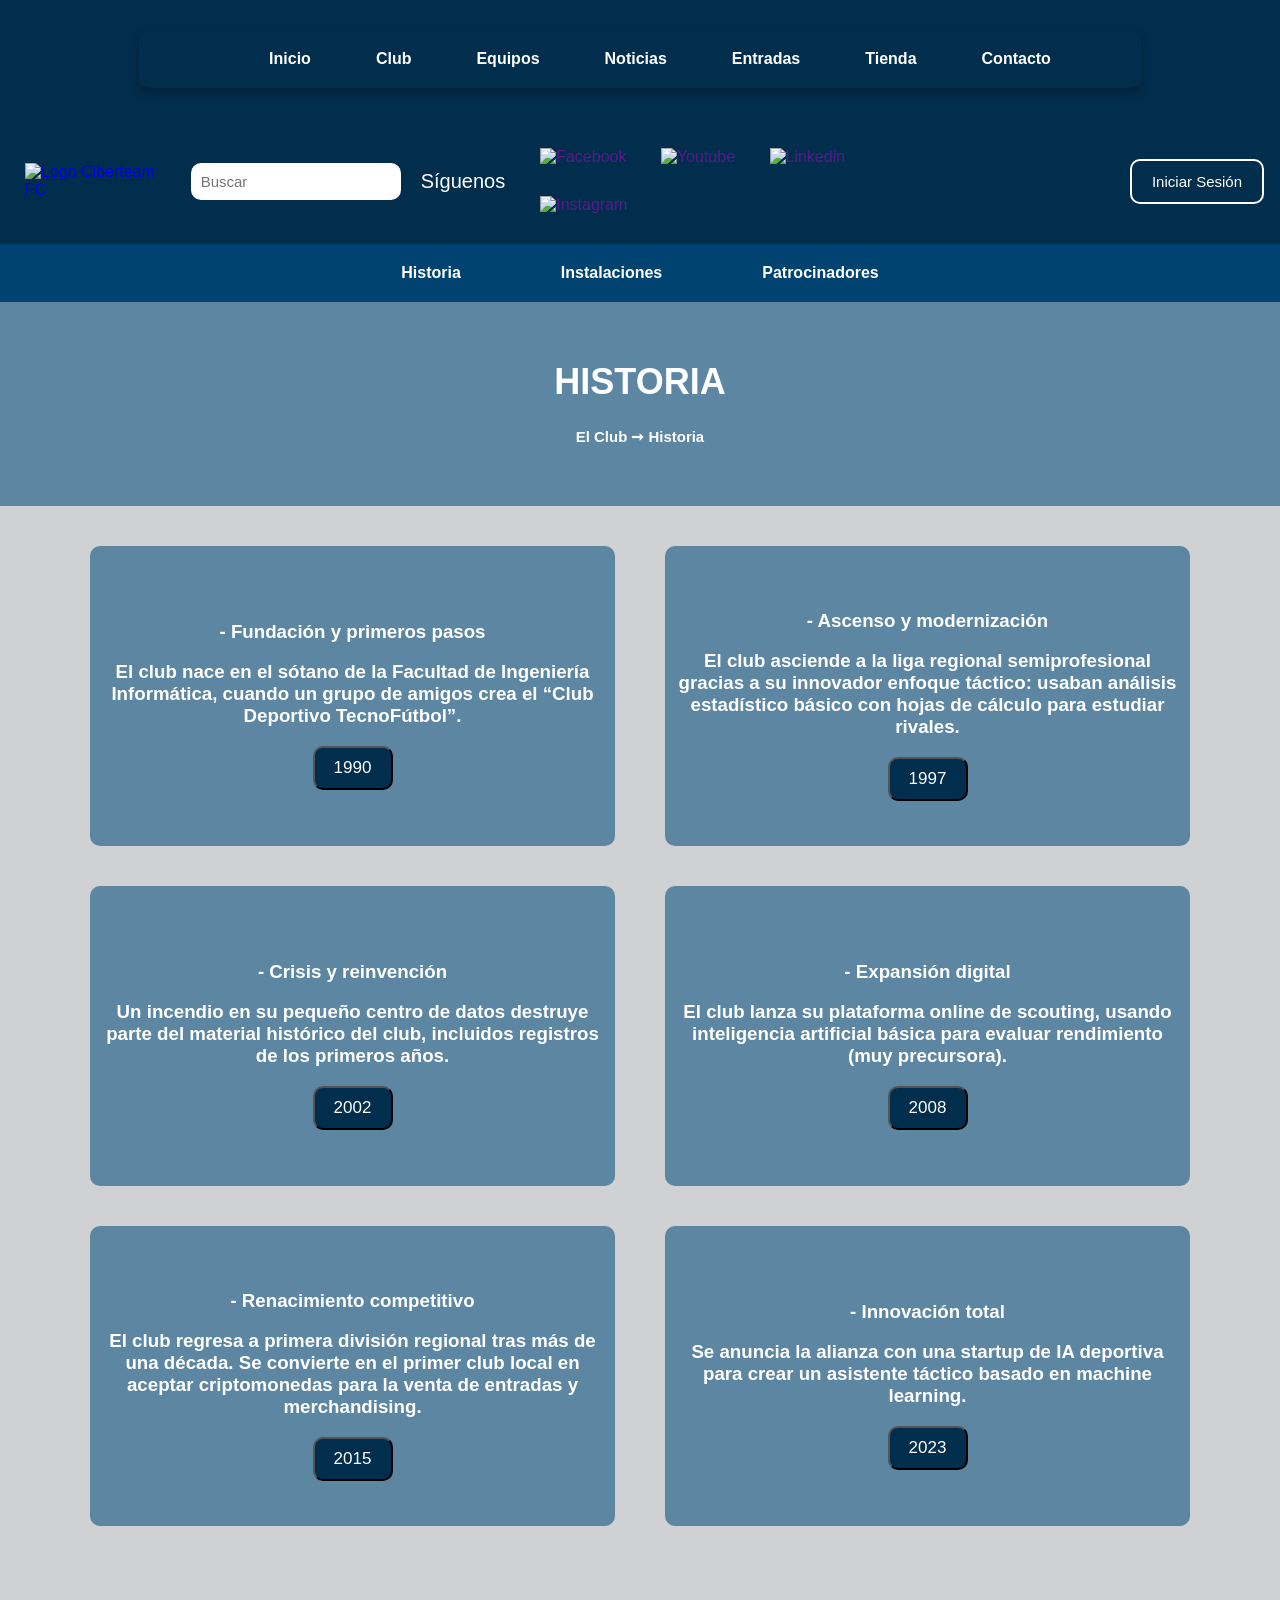
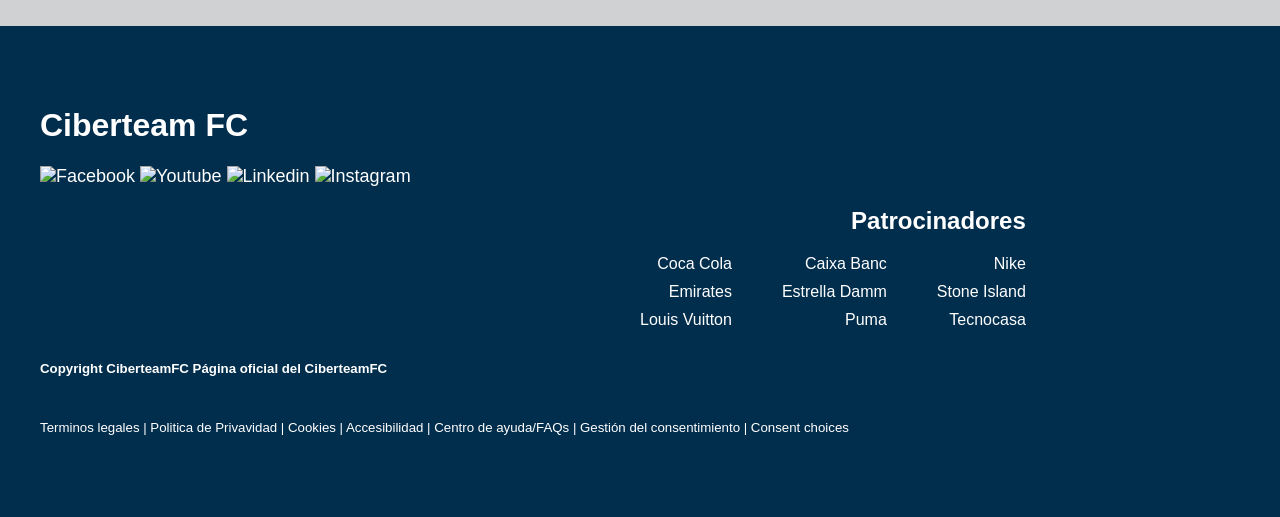
==== commit f23ac1bc: "Actualizacion 9 (Boton subir página hecho)" ====
--- a/club.historia.html
+++ b/club.historia.html
@@ -201,5 +201,18 @@
         });
     </script>
     
+    <button id="btnTop">⇧</button>
+
+    <script>
+    window.addEventListener("scroll", function () {
+      const b = document.getElementById("btnTop");
+      b.style.display = window.scrollY > 200 ? "block" : "none";
+    });
+    
+    document.getElementById("btnTop").onclick = function () {
+      window.scrollTo({ top: 0, behavior: "smooth" });
+    };
+    </script>
+
 </body>
 
--- a/styles.css
+++ b/styles.css
@@ -21,7 +21,7 @@
 
 .flex-header {
   display: flex;
-  justify-content: space-between; /* menu a la izquierda, logo a la derecha */
+  justify-content: space-between; 
   align-items: center;
 }
 
@@ -34,7 +34,7 @@
 }
 
 .dropdown-content {
-  display: none;       /* oculto por defecto */
+  display: none;       
   position: absolute;
   top: 100%;
   left: 0;
@@ -1319,633 +1319,42 @@
   display: flex;
 }
 
-@media (min-width: 415px) and (max-width: 1024px) {
-  
-  /* HEADER */
+@media (min-width: 1025px) {
 
   .icons {
-    display: none;
-  }
-
-  .logosheader {
-    display: none;
-  }
-
-  .span1 {
-    display: none;
-  }
-
-  .navbar {
-    width: 100%;
-    padding: 10px 20px;
-    margin: 10px 0;
-    box-sizing: border-box;
-  }
-
+    display: flex;
+    align-items: center;
+    justify-content: center;
+    flex-wrap: nowrap; 
+    gap: 20px;
+    width: auto;
+  }
+
+  .logosaparte1,
+  .logosaparte2 {
+    height: 40px;    
+    width: auto;
+    transition: 0.3s ease;
+  }
+
+  .login-btn {
+    padding: 12px 20px;
+    font-size: 15px;
+    border: 2px solid white;
+    border-radius: 10px;
+    background: transparent;
+    cursor: pointer;
+    transition: 0.3s ease;
+    white-space: nowrap;   
+  }
+
+  .login-btn:hover {
+    transform: scale(1.05);
+    filter: brightness(1.1);
+  }
   .navbar > ul {
-    display: flex;
-    justify-content: space-between; /* Los manda a los extremos */
-    width: 100%;
-    padding: 0;
-    margin: 0;
-  }
-
-  .navbar {
-    box-shadow: none;
-    justify-content: space-between;
-  }
-
-  .headermovil {
-    display: flex;
-  }
-
-  .navbar ul {              
-    flex-direction: column;       
-    background-color: #004371;
-    position: absolute;
-    margin: 0;
-    text-align: center;
-    justify-content: center;
-    border-radius: 10px;
-    display: none;
-  }
-
-  .menu-toggle {
-    display: block;
-    cursor: pointer;
-    color: white;
-    font-size: 26px;
-    padding: 10px;
-  }
-
-  .navbar li {
-    margin-right: 10px;
-    padding-bottom: 10px;
-  }
-
-  .header1 .headermovil {
-    display: block;
-  }
-
-  .header1 {
-    display: flex;
-    justify-content: space-between; 
-    align-items: center;
-    padding: 10px 20px;
-    background-color: #022E4D; 
-    background-image: none; 
-  }
-
-  .header1 ul {
-    position: absolute;
-    top: 60px; 
-    left: 0;
-    text-align: center;
-    border-radius: 10px;
-    z-index: 100;
-    display: none;
-    flex-direction: column;
-    background: #022E4D;
-    padding: 10px;
-    border-radius: 10px;
-    width: fit-content;
-  }
-
-  .imgboxentradas {
-    max-width: 100%;
-    height: auto;
-    margin-bottom: 10px;
-    display: block;
-    border-radius: 10px;
-  }
-
-  .imgboxentradas img {
-    width: 100%;
-    height: auto;
-  }
-
-  .header2 .logo {
-    display: none; 
-  }
-
-  .header2 .search-box {
-    flex: 1;
-    margin-right: 200px;
-  }
-
-  .header1.active ul {
-    display: flex;
-    gap: 5px;
-  }
-
-  .logo {
-    height: 60px;
-  }
-
-  .search-box { 
-    max-width: auto;
-    padding: 7px 8px;
-    border: none;
-    border-radius: 10px;
-    font-size: 13px;
-    margin: 10px;
-  }
-
-  .login-btn {
-    background-color: transparent;
-    border: 1px solid white;
-    color: white;
-    padding: 10px 10px;
-    border-radius: 10px;
-    font-size: 12px;
-    cursor: pointer;
-    display: inline-block;
-    margin-right: 50px;
-  }
-
-  .header1 ul li a {
-    font-size: 14px;    
-    padding: 6px 10px;   
-  }
-
-  .top-bar {
-    display: flex;
-    gap: 0.001px;
-  }
-  
-  .header2 {
-    max-width: 1024px;   
-    margin-top: 0px;         
-    box-sizing: border-box;    
-    background-color: #022E4D; 
-    padding: 0px 0px;  
-    margin-left: 0px;
-  }
-
-    
-  .header2 .top-bar {
-    display: flex;
-    justify-content: space-between;
-    align-items: center;
-    padding: 10px 20px;
-  }
-
-  .footer1 {
-    display: flex;
-    flex-direction: column;
-  }
-
-  .footer {
-    display: flex;
-    flex-direction: column; 
-    background-color: #022E4D;
-    display: flex;
-    justify-content: center;
-  }
-
-  .footer2 {
-    display: flex;
-    flex-direction: column;
-    padding-left: 0px;
-    text-align: start;
-    margin-top: 30px;
-    margin-bottom: 30px;
-  }
-
-  .textofinal2 {
-    max-width: 370px;
-  }
-
-  
-  /* FOOTER */
-
-  .footer {
-    margin-top: auto; 
-    background-color: #022E4D;
-    color: white;
-    padding: 40px 20px;
-    display: flex;
-    justify-content: center;
-  }
-  
-  .logos {
-    height: 35px;
-  }
-  
-  .logosfooter {
-    height: 25px;
-    width: 35px;
-    height: 35px;
-    transition: transform 0.3s ease, filter 0.3s ease;
-  }
-  
-  .logosfooter:hover {
-    transform: scale(1.2) translateY(-3px);
-    filter: brightness(1.3);
-  }
-  
-  .footer1 {
-    display: flex;
-    justify-content: flex-start;
-    flex-wrap: wrap; 
-    max-width: 1200px;
-    margin: 0 auto;
-    margin: 20px;
-  }
-
-  .footerredessociales {
-    color: white;
-    margin-right: 0px;
-    font-size: 18px;
-    text-decoration: none;
-  }
-  
-  .footer2 {
-    margin-bottom: 10px;
-  }
-  
-  .patrocinadores {
-    display: flex;
-    gap: 50px;
-    cursor: pointer;
-    align-items: end;
-  }
-  
-  .patrocinadores ul {
-    list-style: none;
-    padding: 0;
-    margin: 0;
-  }
-  
-  .patrocinadores li {
-    margin-bottom: 10px;
-  }
-  
-  .patrocinadoresfooter {
-    transition: transform 0.3s ease;
-    align-items: end;
-  }
-  
-  .patrocinadoresfooter:hover {
-    transform: translateY(-8px) scale(1.05);
-  }
-  
-  .textofinal {
-    margin-right: 50px;
-  }
-  .textofinal2 {
-    font-weight: normal;
-  }
-  
-  .dropdown {
-    position: relative;
-  }
-  
-  .dropdown:hover .dropdown-content {
-    display: flex;
-  }
-
-  /* INDEX */
-
-
-  .noticiascontent h1 {
-    font-size: 20px;
-  }
-
-  .letranoticia1 {
-    font-size: 16px;
-  }
-
-  .letranoticia1 button {
-    padding: 10px;
-    width: 120px;
-    background-color: black;
-    color: white;
-    border: none;
-    border-radius: 10px;
-    cursor: pointer;
-    font-size: 12px;
-  }
-
-  .noticiascontent {
-    color: #022E4D;
-    display: flex;
-    flex-direction: column;
-  }
-
-  .indexnoticia1 {
-    display: flex;
-    background-image: url(http://ciberteamfc.cat/img/indeximg/media-partido1.png);
-    background-size: 100%;
-    height: 240px;
-  }
-
-  .indexnoticia2 {
-    display: flex;
-    background-image: url(http://ciberteamfc.cat/img/indeximg/media-partido2.png);
-    background-size: 100%;
-    height: 240px;
-  }
-
-  .letranoticia2 {
-    background-color: rgba(0, 67, 113, 0.5);
-    width: 600px;
-    height: 210px;
-    padding: 15px;
-    padding-left: 50px;
-    color: white;
-    font-size: 16px;
-  }
-
-
-  .indexnoticia2 button {
-    padding: 10px;
-    width: 120px;
-    background-color: black;
-    color: white;
-    border: none;
-    border-radius: 10px;
-    cursor: pointer;
-    font-size: 12px;
-  }
-
-  .diventradas h1 {
-    font-size: 25px;
-  }
-
-  .boxentradas {
-    padding: 15px;
-    margin: 10px;
-    margin-left: 180px;
-    margin-right: 180px;
-    border-radius: 10px;
-    background-color: #5C86A2;
-    display: flex;
-    flex-direction: column;
-    align-items: center;
-  }
-
-  .boxentradas img {
-    width: 335px;
-    margin-bottom: 10px;
-    display: block;
-    border-radius: 10px;
-    margin-top: 20px;
-  }
-
-  .boxentradas h2 {
-    font-size: 15px;
-  }
-
-  .boxentradas1 h2{
-    display: flex;
-    flex-direction: column;
-    justify-content: center;
-    margin-left: 20px;
-  }
-
-  .boxentradas1 button{
-    display: flex;
-    flex-direction: column;
-    justify-content: center;
-    margin-left: 20px;
-  }
-
-  .boxentradas1 img{
-    display: flex;
-    flex-direction: column;
-    justify-content: center;
-    margin-left: 20px;
-  }
-
-
-  .boxentradas1 p{
-    display: flex;
-    flex-direction: column;
-    justify-content: center;
-    margin-left: 20px;
-  }
-
-  .boxentradas button {
-    padding: 10px;
-    width: 120px;
-    background-color: black;
-    color: white;
-    border: none;
-    border-radius: 10px;
-    cursor: pointer;
-    font-size: 12px;
-  }
-  
-  /* EQUIPOS */ 
-
-  
-  .div-superior {
-    background-image: url(http://ciberteamfc.cat/img/equipos/equipohorizontal.jpg);
-    background-size: 100%;
-    background-repeat: no-repeat; 
-    max-width: 600px;           
-    border-radius: 0%;
-    color: white;
-    display: flex;
-    align-items: end;
-    margin-bottom: 0px;
-    justify-content: center;
-    font-size: 18px;
-    height: 500px;
-    margin-top: 0px;
-    border-radius: 10px;
-  }
-
-  .divsuperiorjr {
-    background-color: rgb(148, 186, 211, 0.5);
-    padding: 100px;
-    align-items: center;
-    align-content: end;
-    border-radius: 10px;
-    padding: 40px;
-    display: flex;
-    flex-direction: column;  
-    align-items: center;     
-    margin-bottom: 10px;
-  }
-
-  a {
-    text-decoration: none;
-  }
-
-  .div-inferior {
-    background-color: #5C86A2;
-    margin-left: 0px;
-    max-width: 500px;
-    border-radius: 12px;
-    padding: 50px;
-    display: flex;
-    flex-wrap: wrap;           
-    justify-content: space-between; 
-    gap: 30px;                 
-    box-shadow: 0 4px 15px rgba(0, 0, 0, 0.3);
-  }
-
-  .equipo1 {
-    background-image: url(http://ciberteamfc.cat/img/equipos/segundoequipo.jpg);
-    background-size: 100%;
-    background-repeat: no-repeat; 
-    height: 250px;
-    color: white;
-    border-radius: 10px; 
-    max-width: 500px;
-    display: flex;
-    align-items: start;
-    justify-content: start;
-    align-items: end;
-  }
-
-  .equipo1jr {
-    background-color: rgb(148, 186, 211, 0.5);
-    align-items: center;
-    align-content: end;
-    border-radius: 10px;
-    padding: 10px;
-    display: flex;
-    flex-direction: column;  
-    align-items: center;     
-    margin-bottom: 10px;
-    margin-left: 10px;
-    font-size: 12px;
-  }
-
-  .btnnoticia1 {
-    padding: 10px;
-    width: 100px;
-    background-color: black;
-    color: white;
-    border: none;
-    border-radius: 10px;
-    cursor: pointer;
-  }
-
-  .equipo2 {
-    background-image: url(http://ciberteamfc.cat/img/equipos/juvenila.jpg);
-    background-size: 100%;
-    background-repeat: no-repeat; 
-    height: 250px;
-    color: white;
-    border-radius: 10px; 
-    max-width: 500px;
-    display: flex;
-    align-items: start;
-    justify-content: start;
-    align-items: end;
-  }
-
-  .equipo2jr {
-    background-color: rgb(148, 186, 211, 0.5);
-    align-items: center;
-    align-content: end;
-    border-radius: 10px;
-    padding: 10px;
-    display: flex;
-    flex-direction: column;  
-    align-items: center;     
-    margin-bottom: 10px;
-    margin-left: 10px;
-    font-size: 12px;
-  }
-
-  .equipo3 {
-    background-image: url(http://ciberteamfc.cat/img/equipos/juvenilb.jpg);
-    background-size: 100%;
-    background-repeat: no-repeat; 
-    height: 250px;
-    color: white;
-    border-radius: 10px; 
-    max-width: 500px;
-    display: flex;
-    align-items: start;
-    justify-content: start;
-    align-items: end;
-  }
-
-  .equipo3jr {
-    background-color: rgb(148, 186, 211, 0.5);
-    align-items: center;
-    align-content: end;
-    border-radius: 10px;
-    padding: 10px;
-    display: flex;
-    flex-direction: column;  
-    align-items: center;     
-    margin-bottom: 10px;
-    margin-left: 10px;
-    font-size: 12px;
-  }
-
-  .equipo4 {
-    background-image: url(http://ciberteamfc.cat/img/equipos/cadetea.jpg);
-    background-size: 100%;
-    background-repeat: no-repeat; 
-    height: 250px;
-    color: white;
-    border-radius: 10px; 
-    max-width: 500px;
-    display: flex;
-    align-items: start;
-    justify-content: start;
-    align-items: end;
-  }
-
-  .equipo4jr {
-    background-color: rgb(148, 186, 211, 0.5);
-    align-items: center;
-    align-content: end;
-    border-radius: 10px;
-    padding: 10px;
-    display: flex;
-    flex-direction: column;  
-    align-items: center;     
-    margin-bottom: 10px;
-    margin-left: 10px;
-    font-size: 12px;
-  }
-
-  /* FICHAEQUIPOS */
-
-  .divfichaequipos {
-    background-color: #5C86A2;
-    margin: 20px;
-    margin-left: 30px;
-    margin-right: 30px;
-    display: flex;
-    border-radius: 10px;
-    flex-direction: column;
-  }
-
-  .textofichas {
-    margin-left: 50px;
-    color: white;
-    font-size: 25px;
-  }
-
-  .textofichas2 {
-    color: white;
-    margin-left: 50px;
-    font-size: 16px;
-  }
-
-  .imagenesficha {
-    width: 110px;
-    margin-left: 50px;
-    border-radius: 10px;
-    margin-right: 5px;
-    height: 120px;            
-    object-fit: cover;        
-  }
-
-  .divdentrofichas {
-    display: flex;
-  }
-
+    gap: 65px;
+  }
 
   /* CLUB - HISTORIA */
 
@@ -1996,8 +1405,7 @@
     margin-left: 10px;
     margin-right: 10px;
     text-align: center;
-    font-size: 18px;
-  }
+ }
 
   .btnaños {
     padding: 10px;
@@ -2007,8 +1415,6 @@
     border-color: #000000;
     border-width: 2px;
     border-radius: 10px;
-    font-size: 16px;
-
   }
 
   .divderechaclub {
@@ -2024,93 +1430,13 @@
     align-items: center;
   }
 
-
-  /* PATROCINADORES */
-
-  .divpatrocinadores {
-    display: flex;
-    flex-direction: column;
-    margin: 10px;
-    text-align: center;
-    color: white;
-    margin-top: 20px;
-    justify-content: center;
-    align-items: center;
-  }
-
-  .divpatrocinadores1 {
-    width: 500px;
+  /* INSTALACIONES */
+
+  .divinstalaciones {
+    max-width: 100%;
     background-color: #5C86A2;
-    border-radius: 10px;
-    justify-content: space-between;
-    display: flex;
-    flex-direction: column;
-    margin-bottom: 20px;
-    align-items: center;
-  }
-
-  .imagenesytexto {
-    margin-top: 20px;
-    margin-left: 20px;
-    margin-right: 20px;
-    cursor: pointer;
-    width: 300px;
-  }
-
-  .imagengrande {
-    margin-top: 60px;
-    margin-left: 50px;
-    margin-right: 50px;
-    height: auto;
-    display: block;
-    cursor: pointer;
-    width: 200px;
-  }
-
-  .texto {
-    margin-left: 50px;
-    margin-right: 50px;
-  }
-
-  .divpatrocinadores2 {
-    width: 500px;
-    background-color: #5C86A2;
-    border-radius: 10px;
-    justify-content: space-between;
-    display: flex;
-    flex-direction: column;
-    margin-bottom: 20px;
-    align-items: center;
-  }
-
-  .divpatrocinadores3 {
-    width: 500px;
-    background-color: #5C86A2;
-    border-radius: 10px;
-    justify-content: space-between;
-    display: flex;
-    flex-direction: column;
-    align-items: center;
-  }
-
-  .imagenesytexto, .imagengrande {
-    transition: transform 0.3s ease, box-shadow 0.3s ease;
-    cursor: pointer;
-  }
-
-  .imagenesytexto:hover, .imagengrande:hover {
-      transform: translateY(-8px) scale(1.05);
-      box-shadow: 0 8px 15px rgb(65, 65, 65);
-  }
-
-
-  /* INSTALACIONES */
-
-  .divinstalaciones {
-    max-width: 800px;
-    background-color: #5C86A2;
-    margin-left: 3%;
-    margin-right: 3%;
+    margin-left: 5%;
+    margin-right: 5%;
     margin-top: 10px;
     border-radius: 10px;
     flex-direction: column;
@@ -2121,27 +1447,32 @@
 
   .titulosobrefoto {
     position: absolute;
-    top: 29px;           
-    left: 24%;          
+    top: 1%;           
+    left: 26%;          
     transform: translateX(-50%);
     color: white;
-    font-size: 14px;
+    font-size: 1.5vw;
     font-weight: bold;
     align-items: center;
     background-color: rgba(92, 134, 162, 0.5);
     padding-left: 10px;
     padding-right: 10px;
     border-radius: 10px;
-
+  }
+
+  .contenedor-banner {
+    position: relative;
+    width: 100%;
+    height: auto;
   }
 
   .titulosobrefoto2 {
     position: absolute;
-    top: 855px;           
-    left: 20%;          
+    top: 20%;           
+    left: 22%;          
     transform: translateX(-50%);
     color: white;
-    font-size: 14px;
+    font-size: 1.5vw;
     font-weight: bold;
     align-items: center;
     background-color: rgba(92, 134, 162, 0.5);
@@ -2154,7 +1485,7 @@
     margin-top: 30px;
     margin-left: 40px;
     margin-right: 40px;
-    font-size: 15px;
+    font-size: 1.3vw;
     padding-bottom: 10px;
   }
 
@@ -2162,7 +1493,7 @@
     margin-top: 30px;
     margin-left: 40px;
     margin-right: 40px;
-    font-size: 14px;
+    font-size: 1.3vw;
     padding-bottom: 20px;
   }
 
@@ -2193,23 +1524,252 @@
   }
 
   .imagenesinstalaciones {
-    flex-direction: row;
-    display: flex;
-    height: 200px;
-    align-content: center;
-    justify-content: space-between;
+    height: auto;
+    display: flex;
+    gap: 10px;
+    justify-content: center;
+    flex-wrap: wrap;
     margin-left: 10px;
     margin-right: 10px;
+    margin-left: 10px;
   }
 
   .imagenesf {
     border-radius: 10px;
-  }
-  
-  /* ENTRADAS */
+    width: 100%;
+    max-width: 290px;
+    height: auto;
+    justify-content: center;
+  }
+  
+  /* PATROCINADORES */
+
+  .divpatrocinadores {
+      gap: 20px;
+      margin: 20px;
+      transform: scale(0.95);  
+      transform-origin: top center;
+  }
+ 
+  .divpatrocinadores1,
+  .divpatrocinadores2,
+  .divpatrocinadores3 {
+      width: 420px;              
+      padding: 10px;
+  }
+ 
+  .imagenesytexto {
+      margin-top: 40px;
+      margin-left: 15px;
+      margin-right: 15px;
+      max-width: 80%;            
+  }
+
+  .imagengrande {
+      margin-top: 40px;
+      margin-left: 30px;
+      margin-right: 30px;
+      max-width: 75%;           
+  }
+  
+  .texto {
+      font-size: 15px;        
+      margin-left: 25px;
+      margin-right: 25px;
+  }
+  
+  .texto h3,
+  .texto p {
+      font-size: 15px;
+  }
+  
+  .imagenesytexto:hover,
+  .imagengrande:hover {
+      transform: translateY(-5px) scale(1.03);
+  }
+
+  /* EQUIPOS */
+
+  .titulopag {
+    background-color: #5C86A2;
+    color: white;
+    text-align: center;
+    padding: 35px;
+    font-size: 18px;
+    margin: 0;
+  }
+
+  .equipos-container {
+    display: flex;
+    flex-direction: column;
+    align-items: center;           
+    max-width: 46%;     
+    margin: 80px auto;
+    gap: 40px;             
+  }
+
+  .div-superior {
+    background-image: url(http://ciberteamfc.cat/img/equipos/background1.jpg);
+    background-size: 100%;
+    background-repeat: no-repeat; 
+    max-width: 100%;          
+    border-radius: 12px;
+    color: white;
+    display: flex;
+    align-items: end;
+    justify-content: center;
+    font-size: 26px;
+    height: 100%;
+    padding: 50px;
+  }
+
+  .divsuperiorjr {
+    background-color: rgb(148, 186, 211, 0.5);
+    padding: 100px;
+    align-items: center;
+    align-content: end;
+    border-radius: 10px;
+    padding: 40px;
+    display: flex;
+    flex-direction: column;  
+    align-items: center;     
+    margin-bottom: 10px;
+    max-width: 100%;  
+  }
+
+  a {
+    text-decoration: none;
+  }
+
+  .div-inferior {
+    background-color: #5C86A2;
+    margin-left: -50px;
+    width: 100%;
+    border-radius: 12px;
+    padding: 50px;
+    display: flex;
+    flex-wrap: wrap;           
+    justify-content: space-between; 
+    justify-content: center;
+    gap: 30px;                 
+    box-shadow: 0 4px 15px rgba(0, 0, 0, 0.3);
+  }
+
+  .equipo1 {
+    background-image: url(http://ciberteamfc.cat/img/equipos/segundoequipo.jpg);
+    background-size: 100%;
+    background-repeat: no-repeat; 
+    height: 340px;
+    color: white;
+    border-radius: 10px; 
+    width: 580px;
+    display: flex;
+    align-items: start;
+    justify-content: start;
+    align-items: end;
+  }
+
+  .equipo1jr {
+    background-color: rgb(148, 186, 211, 0.5);
+    align-items: center;
+    align-content: end;
+    border-radius: 10px;
+    padding: 20px;
+    display: flex;
+    flex-direction: column;  
+    align-items: center;     
+    margin-bottom: 10px;
+    margin-left: 10px;
+  }
+
+  .equipo2 {
+    background-image: url(http://ciberteamfc.cat/img/equipos/juvenila.jpg);
+    background-size: 100%;
+    background-repeat: no-repeat; 
+    height: 340px;
+    color: white;
+    border-radius: 10px; 
+    width: 580px;
+    display: flex;
+    align-items: start;
+    justify-content: start;
+    align-items: end;
+  }
+
+  .equipo2jr {
+    background-color: rgb(148, 186, 211, 0.5);
+    align-items: center;
+    align-content: end;
+    border-radius: 10px;
+    padding: 20px;
+    width: 200px;
+    display: flex;
+    flex-direction: column;  
+    align-items: center;     
+    margin-bottom: 10px;
+    margin-left: 10px;
+  }
+
+  .equipo3 {
+    background-image: url(http://ciberteamfc.cat/img/equipos/juvenilb.jpg);
+    background-size: 100%;
+    background-repeat: no-repeat; 
+    height: 340px;
+    color: white;
+    border-radius: 10px; 
+    width: 580px;
+    display: flex;
+    align-items: start;
+    justify-content: start;
+    align-items: end;
+  }
+
+  .equipo3jr {
+    background-color: rgb(148, 186, 211, 0.5);
+    align-items: center;
+    align-content: end;
+    border-radius: 10px;
+    padding: 20px;
+    width: 200px;
+    display: flex;
+    flex-direction: column;  
+    align-items: center;     
+    margin-bottom: 10px;
+    margin-left: 10px;
+  }
+
+  .equipo4 {
+    background-image: url(http://ciberteamfc.cat/img/equipos/cadetea.jpg);
+    background-size: 100%;
+    background-repeat: no-repeat; 
+    height: 340px;
+    color: white;
+    border-radius: 10px; 
+    width: 580px;
+    display: flex;
+    align-items: start;
+    justify-content: start;
+    align-items: end;
+  }
+
+  .equipo4jr {
+    background-color: rgb(148, 186, 211, 0.5);
+    align-items: center;
+    align-content: end;
+    border-radius: 10px;
+    padding: 20px;
+    width: 200px;
+    display: flex;
+    flex-direction: column;  
+    align-items: center;     
+    margin-bottom: 10px;
+    margin-left: 10px;
+  }
+
+  /* ENTRADAS (POR ACABAR) */
 
   .tituloentradas2 { 
-    background-image: url(http://ciberteamfc.cat/img/entradas/estadio123.jpg);
+    background-image: url(http://ciberteamfc.cat/img/entradas/estadiobanner.jpg);
     color: white;
     text-align: center;
     padding: 20px;
@@ -2217,19 +1777,1394 @@
     display: flex;
     align-items: center;
     justify-content: center;
-  } 
+  }
+
+  .titulodiventradas {
+    background-color: rgba(2, 46, 77, 0.5);
+    width: 400px;
+    align-items: center;
+    align-content: center;
+    border-radius: 10px;
+    margin: 1px;
+    font-size: 15px;
+  }
 
   .divsentradas {
     display: flex;
     align-items: center;
     align-content: center;
-    justify-content: space-between;
+    justify-content: center;
   }
 
   .boxdivsentradas {
     background-color: #5C86A2;
     margin: 25px;
     border-radius: 10px;
+    padding: 10px 100px;
+    display: flex;
+    justify-content: space-between;
+    max-width: 100%;
+  }
+
+  .textoizq {
+    margin-right: 500px;
+    margin-left: 50px;
+    display: flex;
+    align-items: start;
+    flex-direction: column;
+    color: white;
+    font-size: 1.4vw;
+    align-items: center;
+  }
+
+  .textoizq2 {
+    margin-right: 428 px;
+    margin-left: 20px;
+    display: flex;
+    align-items: start;
+    flex-direction: column;
+    color: white;
+    font-size: 1.4vw;
+    align-items: center;
+  }
+
+  .divsentradasmain{
+    display: flex;
+    align-content: center;
+    align-items: center;
+    justify-content: center;
+    justify-content: space-between;
+  }
+  
+  .divsentradasizq {
+    background-color: #5C86A2;
+    padding: 20px 20px;
+    margin-left: 30px;
+    border-radius: 10px;
+  }
+
+  .divsentradasder {
+    background-color: #5C86A2;
+    padding: 20px 20px;
+    align-content: end;
+    margin-left: 0px;
+    border-radius: 10px;
+  }
+
+  .textoder {
+    display: flex;
+    align-items: start;
+    flex-direction: column;
+    color: white;
+    font-size: 1.4vw;
+    align-items: center;
+  }
+
+  .imgentradas {
+    height: 200px;
+  }
+
+  .btnnoticia21 {
+    padding: 15px;
+    width: 100px;
+    background-color: black;
+    color: white;
+    border: none;
+    border-radius: 10px;
+    cursor: pointer;
+    font-size: 1.2vw;
+  }
+
+  .btnnoticia22 {
+    padding: 15px;
+    width: 180px;
+    background-color: black;
+    color: white;
+    border: none;
+    border-radius: 10px;
+    cursor: pointer;
+    font-size: 1.2vw;
+  }
+
+  .btnnoticia212 {
+    display: flex;
+    align-items: center;
+  }
+
+  /* TIENDA */
+
+  .tiendadiv {
+    background-color: #5C86A2;
+    border-radius: 10px;
+    width: 100%;
+    margin-bottom: 20px;
+    display: flex;
+    align-items: center;
+    align-content: center;
+    justify-content: center;
+    max-width: 70%;
+    gap: 30px;
+  }
+
+  .productostienda {
+    text-align: center;
+    color: white;
+    align-items: center;
+    align-content: center;
+    margin-bottom: 20px;
+    max-width: 155px;
+    width: 100%;
+    justify-content: center;
+  }
+
+  .tiendadiv2 {
+    margin: 1%;
+    margin-bottom: 20px;
+    display: flex;
+    align-items: center;
+    align-content: center;
+    justify-content: space-between;
+    justify-content: center;
+    max-width: 100%;
+  }
+
+  .tiendabanner {
+    background-image: url(http://ciberteamfc.cat/img/tienda/tiendabanner.jpg);
+    display: flex;
+    background-repeat: no-repeat;
+    background-size: 100%;
+    padding: 50px;
+  }
+
+  .imgtienda {
+    max-width: 250px;
+    border-radius: 10px;
+    padding: 3px;
+    margin-top: 10px;
+    width: 100%;
+  }
+
+  .imgtienda2 {
+    border-radius: 10px;
+    padding: 3px;
+    margin-right: 20px;
+    max-width: 170px;
+    width: 100%;
+  }
+
+  
+  .textotienda {
+    font-size: 1.8vw;
+  }
+
+  .productostienda {
+    text-align: center;
+    color: white;
+    align-items: center;
+    align-content: center;
+    margin-bottom: 30px;
+    margin-right: 10px;
+    margin: 10px;
+  }
+  
+  /* CONTACTO */
+
+.divscontacto {
+  display: flex;
+  flex-direction: row;        /* EN FILA */
+  justify-content: center;
+  align-items: flex-start;
+  gap: 30px;
+  width: 100%;
+  max-width: 1400px;
+  margin: auto;
+  flex-wrap: nowrap;          /* Mantener en fila mientras quepa */
+}
+
+/* FORMULARIO */
+.divcontacto {
+  max-width: 900px;
+  width: 700px;
+  background-color: #5C86A2;
+  border-radius: 10px;
+  padding: 4px;
+  display: flex;
+  justify-content: center;
+  align-items: center;
+  box-shadow: 0 0 20px rgb(0, 0, 0);
+  margin-bottom: 30px;
+  margin-left: 5%;
+  margin-right: 5%;
+  width: 100%;
+  margin-top: 40px;
+}
+
+
+.divcontacto2 {
+  flex: 1;
+  height: 200px;
+  background-image: url(http://ciberteamfc.cat/img/header/logoteam.png);
+  background-repeat: no-repeat;
+  background-position: center;
+  background-size: contain;
+  margin-bottom: 50px;
+  margin-top: 50px;
+  width: 100%;
+}
+
+.divcontacto3 {
+  background-color: #5C86A2;
+  border-radius: 10px;
+  padding: 40px;
+  display: flex;
+  justify-content: center;
+  align-items: center;
+  box-shadow: 0 0 20px rgb(0, 0, 0);
+  max-width: 630px;
+  width: 30%;
+  margin-left: 5%;
+  margin-right: 5%;
+  margin-top: 40px;
+}
+
+.dropdown-content {
+  display: none;
+}
+
+/* INDEX/INICIO*/
+
+.noticiascontent {
+  color: #022E4D;
+  display: flex;
+  flex-direction: column;
+}
+
+.indexnoticia1 {
+  display: flex;
+  background-image: url(img/indeximg/imagenfutbol.jpg);
+  background-size: 100%;
+  height: 330px;
+}
+
+.letranoticia1 {
+  background-color: rgba(0, 67, 113, 0.5);
+  width: 600px;
+  height: 300px;
+  padding: 15px;
+  padding-left: 50px;
+  color: white;
+  font-size: 18px;
+}
+
+.indexnoticia2 {
+  display: flex;
+  background-image: url(http://ciberteamfc.cat/img/indeximg/10años.png);
+  background-size: 100%;
+  height: 330px;
+  display: flex;
+  justify-content: flex-end;
+}
+
+.letranoticia2 {
+  background-color: rgba(0, 67, 113, 0.5);
+  width: 600px;
+  height: 300px;
+  padding: 15px;
+  padding-left: 50px;
+  color: white;
+  font-size: 18px;
+}
+
+.btnnoticia1 {
+  padding: 15px;
+  width: 140px;
+  background-color: black;
+  color: white;
+  border: none;
+  border-radius: 10px;
+  cursor: pointer;
+}
+
+.diventradas {
+  background-color: #5C86A2;
+  color: white;
+  text-align: center;
+  padding: 15px;
+}
+
+.boxentradas {
+  padding: 20px;
+  margin: 30px;
+  margin-left: 10%;
+  margin-right: 10%;
+  border-radius: 10px;
+  background-color: #5C86A2;
+  display: flex;
+  justify-content: space-between;
+}
+
+.boxentradas1 {
+  display: flex;
+  flex-direction: column;
+  justify-content: flex-start;
+}
+
+.boxentradas2 {
+  display: flex;
+  flex-direction: column;
+  margin-left: 10px;
+  margin-right: 10px;
+}
+
+.boxentradas3 {
+  display: flex;
+  flex-direction: column;
+}
+
+.imgboxentradas {
+  width: 450px;
+  max-width: 100%;
+  margin-bottom: 10px;
+  display: block;
+  border-radius: 10px;
+  
+}
+
+.textoboxentradas {
+  color: white;
+  margin-top: 10px;
+}
+
+/* NOTICIAS */
+
+  .noticiasportada {
+    padding: 6rem 1rem;
+    background-position: center;
+  }
+
+  .divnoticiasportada {
+    width: 90%;
+    padding: 1.2rem;
+    text-align: center;
+  }
+
+  .divnoticiasportada h1 {
+    font-size: 1.8rem;
+  }
+
+  .btnmejorasestadio {
+    font-size: 1.1rem;
+    padding: 0.8rem 1.2rem;
+  }
+
+  .barraseparacion {
+    padding: 8px;
+  }
+
+  .noticiasdivs {
+    gap: 15px;
+  }
+
+  .noticias123 {
+    max-width: 700px;
+    width: 90%;
+  }
+
+  .noticiasdiv1,
+  .noticiasdiv2,
+  .noticiasdiv3,
+  .noticiasdiv4 {
+    padding-top: 50%; 
+    margin-left: 0;
+  }
+
+  .noticiasdivs, 
+  .noticiasportada {
+    padding-left: 20px;
+    padding-right: 20px;
+  }
+
+  .textonoticias {
+    width: 90%;
+    margin-left: 0;
+    padding: 1.2rem;
+    text-align: center;
+  }
+
+  .textonoticias h2 {
+    font-size: 1.2rem;
+  }
+}
+
+@media (min-width: 415px) and (max-width: 1024px) {
+  
+  /* HEADER */
+
+  .icons {
+    display: none;
+  }
+
+  .logosheader {
+    display: none;
+  }
+
+  .span1 {
+    display: none;
+  }
+
+  .navbar {
+    width: 100%;
+    padding: 10px 20px;
+    margin: 10px 0;
+    box-sizing: border-box;
+  }
+
+  .navbar > ul {
+    display: flex;
+    justify-content: space-between; 
+    width: 100%;
+    padding: 0;
+    margin: 0;
+  }
+
+  .navbar {
+    box-shadow: none;
+    justify-content: space-between;
+  }
+
+  .headermovil {
+    display: flex;
+  }
+
+  .navbar ul {              
+    flex-direction: column;       
+    background-color: #004371;
+    position: absolute;
+    margin: 0;
+    text-align: center;
+    justify-content: center;
+    border-radius: 10px;
+    display: none;
+  }
+
+  .menu-toggle {
+    display: block;
+    cursor: pointer;
+    color: white;
+    font-size: 26px;
+    padding: 10px;
+  }
+
+  .navbar li {
+    margin-right: 10px;
+    padding-bottom: 10px;
+  }
+
+  .header1 .headermovil {
+    display: block;
+  }
+
+  .header1 {
+    display: flex;
+    justify-content: space-between; 
+    align-items: center;
+    padding: 10px 20px;
+    background-color: #022E4D; 
+    background-image: none; 
+  }
+
+  .header1 ul {
+    position: absolute;
+    top: 60px; 
+    left: 0;
+    text-align: center;
+    border-radius: 10px;
+    z-index: 100;
+    display: none;
+    flex-direction: column;
+    background: #022E4D;
+    padding: 10px;
+    border-radius: 10px;
+    width: fit-content;
+  }
+
+  .imgboxentradas {
+    max-width: 100%;
+    height: auto;
+    margin-bottom: 10px;
+    display: block;
+    border-radius: 10px;
+  }
+
+  .imgboxentradas img {
+    width: 100%;
+    height: auto;
+  }
+
+  .header2 .logo {
+    display: none; 
+  }
+
+  .header2 .search-box {
+    flex: 1;
+    margin-right: 200px;
+  }
+
+  .header1.active ul {
+    display: flex;
+    gap: 5px;
+  }
+
+  .logo {
+    height: 60px;
+  }
+
+  .search-box { 
+    max-width: auto;
+    padding: 7px 8px;
+    border: none;
+    border-radius: 10px;
+    font-size: 13px;
+    margin: 10px;
+  }
+
+  .login-btn {
+    background-color: transparent;
+    border: 1px solid white;
+    color: white;
+    padding: 10px 10px;
+    border-radius: 10px;
+    font-size: 1.5vw;
+    cursor: pointer;
+    display: inline-block;
+    margin-right: 50px;
+  }
+
+  .header1 ul li a {
+    font-size: 14px;    
+    padding: 6px 10px;   
+  }
+
+  .top-bar {
+    display: flex;
+    gap: 0.001px;
+    width: 100%;
+  }
+  
+  .header2 { 
+    margin-top: 0px;         
+    box-sizing: border-box;    
+    background-color: #022E4D; 
+    padding: 0px 0px;  
+    margin-left: 0px;
+  }
+
+    
+  .header2 .top-bar {
+    display: flex;
+    justify-content: space-between;
+    align-items: center;
+    padding: 10px 2px;
+  }
+
+  .footer1 {
+    display: flex;
+    flex-direction: column;
+  }
+
+  .footer {
+    display: flex;
+    flex-direction: column; 
+    background-color: #022E4D;
+    display: flex;
+    justify-content: center;
+  }
+
+  .footer2 {
+    display: flex;
+    flex-direction: column;
+    padding-left: 0px;
+    text-align: start;
+    margin-top: 30px;
+    margin-bottom: 30px;
+  }
+
+  .textofinal2 {
+    max-width: 370px;
+  }
+
+  
+  /* FOOTER */
+
+  .footer {
+    margin-top: auto; 
+    background-color: #022E4D;
+    color: white;
+    padding: 40px 20px;
+    display: flex;
+    justify-content: center;
+  }
+  
+  .logos {
+    height: 35px;
+  }
+  
+  .logosfooter {
+    height: 25px;
+    width: 35px;
+    height: 35px;
+    transition: transform 0.3s ease, filter 0.3s ease;
+  }
+  
+  .logosfooter:hover {
+    transform: scale(1.2) translateY(-3px);
+    filter: brightness(1.3);
+  }
+  
+  .footer1 {
+    display: flex;
+    justify-content: flex-start;
+    flex-wrap: wrap; 
+    max-width: 1200px;
+    margin: 0 auto;
+    margin: 20px;
+  }
+
+  .footerredessociales {
+    color: white;
+    margin-right: 0px;
+    font-size: 18px;
+    text-decoration: none;
+  }
+  
+  .footer2 {
+    margin-bottom: 10px;
+  }
+  
+  .patrocinadores {
+    display: flex;
+    gap: 50px;
+    cursor: pointer;
+    align-items: end;
+  }
+  
+  .patrocinadores ul {
+    list-style: none;
+    padding: 0;
+    margin: 0;
+  }
+  
+  .patrocinadores li {
+    margin-bottom: 10px;
+  }
+  
+  .patrocinadoresfooter {
+    transition: transform 0.3s ease;
+    align-items: end;
+  }
+  
+  .patrocinadoresfooter:hover {
+    transform: translateY(-8px) scale(1.05);
+  }
+  
+  .textofinal {
+    margin-right: 50px;
+  }
+  .textofinal2 {
+    font-weight: normal;
+  }
+  
+ .dropdown-content {
+    display: none;       
+  }
+
+  .dropdown-content li {
+    display: none; 
+  }
+
+  .dropdown-content a {
+    display: none; 
+  }
+
+  .dropdown-content a:hover {
+    display: none; 
+  }
+
+  .dropdown:hover .dropdown-content {
+    display: none; 
+  }
+
+
+  /* INDEX */
+
+  .diventradas {
+    text-align: center;
+    margin: 20px 0;
+  }
+  
+  .noticiascontent h1 {
+    font-size: 20px;
+  }
+
+  .letranoticia1 {
+    font-size: 16px;
+  }
+
+  .letranoticia1 button {
+    padding: 10px;
+    width: 120px;
+    background-color: black;
+    color: white;
+    border: none;
+    border-radius: 10px;
+    cursor: pointer;
+    font-size: 12px;
+  }
+
+  .noticiascontent {
+    color: #022E4D;
+    display: flex;
+    flex-direction: column;
+  }
+
+  .indexnoticia1 {
+    display: flex;
+    background-image: url(http://ciberteamfc.cat/img/indeximg/media-partido1.png);
+    background-size: 100%;
+    height: 240px;
+  }
+
+  .indexnoticia2 {
+    display: flex;
+    background-image: url(http://ciberteamfc.cat/img/indeximg/media-partido2.png);
+    background-size: 100%;
+    height: 240px;
+  }
+
+  .letranoticia2 {
+    background-color: rgba(0, 67, 113, 0.5);
+    width: 600px;
+    height: 210px;
+    padding: 15px;
+    padding-left: 50px;
+    color: white;
+    font-size: 16px;
+  }
+
+
+  .indexnoticia2 button {
+    padding: 10px;
+    width: 120px;
+    background-color: black;
+    color: white;
+    border: none;
+    border-radius: 10px;
+    cursor: pointer;
+    font-size: 12px;
+  }
+
+  .diventradas h1 {
+    font-size: 25px;
+    margin-bottom: 20px;
+  }
+
+  .boxentradas {
+    padding: 15px;
+    margin: 10px;
+    max-width: 300px;
+    width: 100%;
+    border-radius: 10px;
+    background-color: #5C86A2;
+    display: flex;
+    flex-direction: column;
+    align-items: center;
+    justify-content: center;
+  }
+  
+  .boxentradas img {
+    width: 100%;
+    width: 335px;
+    margin-bottom: 10px;
+    display: block;
+    border-radius: 10px;
+  }
+
+  .boxentradas h2 {
+    font-size: 15px;
+    color: white;
+  }
+
+  .boxentradas1 h2{
+    display: flex;
+    flex-direction: column;
+    justify-content: center;
+  }
+
+  .boxentradas1 p {
+     display: flex;
+    flex-direction: column;
+    justify-content: center;
+    margin-left: 0px;
+  }
+  .boxentradas1 button{
+    display: flex;
+    flex-direction: column;
+    justify-content: center;
+   
+  }
+
+  .boxentradas1 img{
+    display: flex;
+    flex-direction: column;
+    justify-content: center
+   
+  }
+
+
+  .boxentradas1 p{
+    display: flex;
+    flex-direction: column;
+    margin-left: 20px;
+  }
+
+  .boxentradas button {
+    padding: 10px;
+    width: 120px;
+    background-color: black;
+    color: white;
+    border: none;
+    border-radius: 10px;
+    cursor: pointer;
+    font-size: 12px;
+    margin-top: 10px;
+    margin-bottom: 10px;
+  }
+  
+  /* EQUIPOS */ 
+
+  
+  .div-superior {
+    background-image: url(http://ciberteamfc.cat/img/equipos/equipohorizontal.jpg);
+    background-size: 100%;
+    background-repeat: no-repeat; 
+    max-width: 500px; 
+    width: 100%;          
+    border-radius: 0%;
+    color: white;
+    display: flex;
+    align-items: end;
+    margin-bottom: 0px;
+    justify-content: center;
+    font-size: 18px;
+    height: 500px;
+    margin-top: 0px;
+    border-radius: 10px;
+  }
+
+  .divsuperiorjr {
+    background-color: rgb(148, 186, 211, 0.5);
+    padding: 100px;
+    align-items: center;
+    align-content: end;
+    border-radius: 10px;
+    padding: 40px;
+    display: flex;
+    flex-direction: column;  
+    align-items: center;     
+    margin-bottom: 10px;
+  }
+
+  a {
+    text-decoration: none;
+  }
+
+  .div-inferior {
+    background-color: #5C86A2;
+    max-width: 450px;
+    border-radius: 12px;
+    padding: 30px;
+    display: flex;
+    flex-wrap: wrap;           
+    justify-content: space-between; 
+    gap: 30px;                 
+    box-shadow: 0 4px 15px rgba(0, 0, 0, 0.3);
+    width: 100%;
+    margin: 10px;
+  }
+
+  .equipo1 {
+    background-image: url(http://ciberteamfc.cat/img/equipos/segundoequipo.jpg);
+    background-size: 100%;
+    background-repeat: no-repeat; 
+    height: 250px;
+    color: white;
+    border-radius: 10px; 
+    max-width: 500px;
+    display: flex;
+    align-items: start;
+    justify-content: start;
+    align-items: end;
+    width: 100%;
+  }
+
+  .equipo1jr {
+    background-color: rgb(148, 186, 211, 0.5);
+    align-items: center;
+    align-content: end;
+    border-radius: 10px;
+    padding: 10px;
+    display: flex;
+    flex-direction: column;  
+    align-items: center;     
+    margin-bottom: 10px;
+    margin-left: 10px;
+    font-size: 12px;
+    width: 100%;
+  }
+
+  .btnnoticia1 {
+    padding: 10px;
+    max-width: 100px;
+    background-color: black;
+    color: white;
+    border: none;
+    border-radius: 10px;
+    cursor: pointer;
+    width: 100%;
+    font-size: 2.2vw;
+  }
+
+  .equipo2 {
+    background-image: url(http://ciberteamfc.cat/img/equipos/juvenila.jpg);
+    background-size: 100%;
+    background-repeat: no-repeat; 
+    height: 250px;
+    color: white;
+    border-radius: 10px; 
+    max-width: 500px;
+    display: flex;
+    align-items: start;
+    justify-content: start;
+    align-items: end;
+    width: 100%;
+  }
+
+  .equipo2jr {
+    background-color: rgb(148, 186, 211, 0.5);
+    align-items: center;
+    align-content: end;
+    border-radius: 10px;
+    padding: 10px;
+    display: flex;
+    flex-direction: column;  
+    align-items: center;     
+    margin-bottom: 10px;
+    margin-left: 10px;
+    font-size: 12px;
+    width: 100%;
+  }
+
+  .equipo3 {
+    background-image: url(http://ciberteamfc.cat/img/equipos/juvenilb.jpg);
+    background-size: 100%;
+    background-repeat: no-repeat; 
+    height: 250px;
+    color: white;
+    border-radius: 10px; 
+    max-width: 500px;
+    display: flex;
+    align-items: start;
+    justify-content: start;
+    align-items: end;
+    width: 100%;
+  }
+
+  .equipo3jr {
+    background-color: rgb(148, 186, 211, 0.5);
+    align-items: center;
+    align-content: end;
+    border-radius: 10px;
+    padding: 10px;
+    display: flex;
+    flex-direction: column;  
+    align-items: center;     
+    margin-bottom: 10px;
+    margin-left: 10px;
+    font-size: 12px;
+    width: 100%;
+  }
+
+  .equipo4 {
+    background-image: url(http://ciberteamfc.cat/img/equipos/cadetea.jpg);
+    background-size: 100%;
+    background-repeat: no-repeat; 
+    height: 250px;
+    color: white;
+    border-radius: 10px; 
+    max-width: 500px;
+    width: 100%;
+    display: flex;
+    align-items: start;
+    justify-content: start;
+    align-items: end;
+  }
+
+  .equipo4jr {
+    background-color: rgb(148, 186, 211, 0.5);
+    align-items: center;
+    align-content: end;
+    border-radius: 10px;
+    padding: 10px;
+    display: flex;
+    flex-direction: column;  
+    align-items: center;     
+    margin-bottom: 10px;
+    margin-left: 10px;
+    font-size: 12px;
+    width: 100%;
+  }
+
+  .equipos-container {
+    width: 100%;
+  }
+
+  /* FICHAEQUIPOS */
+
+  .divfichaequipos {
+    background-color: #5C86A2;
+    margin: 20px;
+    margin-left: 30px;
+    margin-right: 30px;
+    display: flex;
+    border-radius: 10px;
+    flex-direction: column;
+  }
+
+  .textofichas {
+    margin-left: 50px;
+    color: white;
+    font-size: 25px;
+  }
+
+  .textofichas2 {
+    color: white;
+    margin-left: 50px;
+    font-size: 16px;
+  }
+
+  .imagenesficha {
+    max-width: 110px;
+    margin-left: 50px;
+    border-radius: 10px;
+    margin-right: 5px;
+    height: 120px;            
+    object-fit: cover;  
+    width: 100%;  
+  }
+
+  .divdentrofichas {
+    display: flex;
+  }
+
+
+  /* CLUB - HISTORIA */
+
+  .menuclub {
+    background-color: #004371;
+    padding: 20px;
+    list-style: none;
+    display: flex;
+    gap: 100px;
+    display: flex;
+    justify-content: center;
+  }
+
+  .menuclub a {
+    color: white;
+    text-decoration: none;
+    font-weight: bold;
+  }
+
+  .divgrandeclub {
+    display: flex;
+    justify-content: space-between;
+    gap: 50px;
+  }
+
+  .divgrandeclubend {
+    display: flex;
+    justify-content: space-between;
+    margin-bottom: 100px;
+    gap: 50px;
+  }
+
+  .divizquierdaclub {
+    height: 300px;
+    background-color: #5C86A2;
+    margin-left: 90px;
+    margin-top: 40px;
+    width: 600px;
+    border-radius: 10px;
+    display: flex;
+    justify-content: center;
+    flex-direction: column;
+    align-items: center;
+  }
+
+  .textoclubhistoria {
+    color: white;
+    margin-left: 10px;
+    margin-right: 10px;
+    text-align: center;
+    font-size: 2vw;
+  }
+
+  .btnaños {
+    padding: 10px;
+    width: 80px;
+    background-color: #022E4D;
+    color: white;
+    border-color: #000000;
+    border-width: 2px;
+    border-radius: 10px;
+    font-size: 2.5vw;
+
+  }
+
+  .divderechaclub {
+    height: 300px;
+    background-color: #5C86A2;
+    margin-top: 40px;
+    margin-right: 90px;
+    width: 600px;
+    border-radius: 10px;
+    display: flex;
+    justify-content: center;
+    flex-direction: column;
+    align-items: center;
+  }
+
+
+  /* PATROCINADORES */
+
+  .divpatrocinadores {
+    display: flex;
+    flex-direction: column;
+    margin: 10px;
+    text-align: center;
+    color: white;
+    margin-top: 20px;
+    justify-content: center;
+    align-items: center;
+    max-width: 1000px;
+    width: 100%;
+  }
+
+  img {
+    max-width: 100%;
+    height: auto;
+  }
+
+  .divpatrocinadores1 {
+    justify-content: space-between;
+    margin-bottom: 20px;
+  }
+
+  .imagenesytexto {
+    margin-top: 20px;
+    margin-left: 20px;
+    margin-right: 20px;
+    cursor: pointer;
+    max-width: 300px;
+    width: 100%;
+  }
+
+  .imagengrande {
+    margin-top: 60px;
+    margin-left: 50px;
+    margin-right: 50px;
+    height: auto;
+    display: block;
+    cursor: pointer;
+    max-width: 200px;
+    width: 100%;
+  }
+
+  .texto {
+    margin-left: 50px;
+    margin-right: 50px;
+    font-size: 2.9vw;
+  }
+
+  .divpatrocinadores2 {
+    justify-content: space-between;
+    margin-bottom: 20px;
+  }
+
+  .divpatrocinadores3 {
+    justify-content: space-between;
+  }
+
+  .divpatrocinadores1,
+  .divpatrocinadores2,
+  .divpatrocinadores3 {
+      width: 100%;
+      max-width: 500px;
+      background-color: #5C86A2;
+      border-radius: 10px;
+      display: flex;
+      flex-direction: column;
+      margin-bottom: 20px;
+      align-items: center;
+  }
+
+  .imagenesytexto, .imagengrande {
+    transition: transform 0.3s ease, box-shadow 0.3s ease;
+    cursor: pointer;
+  }
+
+  .imagenesytexto:hover, .imagengrande:hover {
+      transform: translateY(-8px) scale(1.05);
+      box-shadow: 0 8px 15px rgb(65, 65, 65);
+  }
+
+
+  /* INSTALACIONES */
+
+  .divinstalaciones {
+    max-width: 800px;
+    background-color: #5C86A2;
+    margin-left: 3%;
+    margin-right: 3%;
+    margin-top: 10px;
+    border-radius: 10px;
+    flex-direction: column;
+    margin-bottom: 10px;
+    position: relative;
+    height: auto;
+  }
+
+  .titulosobrefoto {
+    position: absolute;
+    top: 1%;           
+    left: 26%;          
+    transform: translateX(-50%);
+    color: white;
+    font-size: 2vw;
+    font-weight: bold;
+    align-items: center;
+    background-color: rgba(92, 134, 162, 0.5);
+    padding-left: 10px;
+    padding-right: 10px;
+    border-radius: 10px;
+  }
+
+  .contenedor-banner {
+    position: relative;
+    width: 100%;
+    height: auto;
+  }
+
+  .titulosobrefoto2 {
+    position: absolute;
+    top: 20%;           
+    left: 22%;          
+    transform: translateX(-50%);
+    color: white;
+    font-size: 2vw;
+    font-weight: bold;
+    align-items: center;
+    background-color: rgba(92, 134, 162, 0.5);
+    padding-left: 10px;
+    padding-right: 10px;
+    border-radius: 10px;
+  }
+
+  .divtexto {
+    margin-top: 30px;
+    margin-left: 40px;
+    margin-right: 40px;
+    font-size: 2vw;
+    padding-bottom: 10px;
+  }
+
+  .divtexto2 {
+    margin-top: 30px;
+    margin-left: 40px;
+    margin-right: 40px;
+    font-size: 2vw;
+    padding-bottom: 20px;
+  }
+
+  .divinstalaciones h1 {
+    color: white;
+  } 
+  .divinstalaciones h3 {
+    color: white;
+  }
+
+  .separacioninstalaciones {
+    background-color: #004371;
+    height: 50px;
+    border-radius: 10px;
+    margin-left: 0px;
+    margin-right: 0px;
+    margin-top: 20px;
+    margin-bottom: 50px;
+    background-image: url(http://ciberteamfc.cat/img/header/logoteam.png);
+    background-repeat: no-repeat;
+    background-position: center;
+    background-size: contain;
+  }
+
+  .bannerinstalaciones {
+    max-width: 100%;
+    border-radius: 10px;
+  }
+
+  .imagenesinstalaciones {
+    height: auto;
+    display: flex;
+    gap: 10px;
+    justify-content: center;
+    flex-wrap: wrap;
+    margin-left: 10px;
+    margin-right: 10px;
+    margin-left: 10px;
+  }
+
+  .imagenesf {
+    border-radius: 10px;
+    width: 100%;
+    max-width: 160px;
+    height: auto;
+    justify-content: center;
+  }
+  
+  /* ENTRADAS */
+
+  .tituloentradas2 { 
+    background-image: url(http://ciberteamfc.cat/img/entradas/estadio123.jpg);
+    color: white;
+    text-align: center;
+    padding: 20px;
+    font-size: 18px;
+    display: flex;
+    align-items: center;
+    justify-content: center;
+  } 
+
+  .divsentradas {
+    display: flex;
+    align-items: center;
+    align-content: center;
+    justify-content: space-between;
+  }
+
+  .boxdivsentradas {
+    background-color: #5C86A2;
+    margin: 25px;
+    border-radius: 10px;
     padding: 0px 0px;
     display: flex;
     justify-content: space-between;
@@ -2245,6 +3180,7 @@
     color: white;
     font-size: 17px;
     align-items: center;
+    font-size: 2.4vw;
   }
   
   .textoizq2 {
@@ -2256,6 +3192,7 @@
     color: white;
     font-size: 17px;
     align-items: center;
+    font-size: 2.4vw;
   }
   
   .divsentradasmain{
@@ -2273,19 +3210,20 @@
     flex-direction: column;
     max-width: 350px;
     margin-top: 0px;
-    padding: 20px 13px;
+    padding: 45px 1px;
     margin-left: 0px;
     border-radius: 10px;
     margin-top: 1px;
     margin-left: 25px;
     height: 400px;
+    width: 100%;
   }
   
   .divsentradasder {
     background-color: #5C86A2;
     margin: 0px;
     border-radius: 10px;
-    padding: 0px 0px;
+    padding: 26px 0px;
     display: flex;
     flex-direction: column;
     max-width: 350px;
@@ -2300,10 +3238,14 @@
     color: white;
     font-size: 17px;
     align-items: center;
+    width: 100%;
+    font-size: 2.4vw;
   }
   
   .imgentradas {
-    height: 170px;
+    max-width: 350px;
+    width: 100%;
+    height: auto;
   }
   
   .btnnoticia21 {
@@ -2315,6 +3257,8 @@
     border-radius: 10px;
     cursor: pointer;
     font-size: 17px;
+    margin: 5px;
+    font-size: 2.3vw;
   }
   
   .btnnoticia22 {
@@ -2325,7 +3269,7 @@
     border: none;
     border-radius: 10px;
     cursor: pointer;
-    font-size: 17px;
+    font-size: 2.3vw;
   }
   
   .btnnoticia212 {
@@ -2355,16 +3299,19 @@
     align-content: center;
     margin-bottom: 20px;
     max-width: 155px;
+    width: 100%;
+    justify-content: center;
   }
 
   .tiendadiv2 {
-    max-width: 600px;
-    margin: 5%;
+    max-width: 100%;
     margin-bottom: 20px;
     display: flex;
     align-items: center;
     align-content: center;
-    justify-content: space-between;
+    justify-content: center;
+    width: 80%;
+    margin-left: auto;
   }
 
   .tiendabanner {
@@ -2376,22 +3323,24 @@
   }
 
   .imgtienda {
-    width: 170px;
+    max-width: 170px;
     border-radius: 10px;
     padding: 3px;
     margin-top: 10px;
+    width: 100%;
   }
 
   .imgtienda2 {
     border-radius: 10px;
     padding: 3px;
     margin-right: 20px;
-    width: 170px;
+    max-width: 170px;
+    width: 100%;
   }
 
   
   .textotienda {
-    font-size: 19px;
+    font-size: 2.5vw;
   }
 
   .productostienda {
@@ -2410,9 +3359,8 @@
     display: flex;
     flex-direction: column;
     align-items: center;
-    margin: 20px;
-    margin-left: 50px;
-    margin-right: 50px;
+    max-width: 700px;
+    width: 100%;
   }
 
   
@@ -2429,6 +3377,8 @@
     margin-right: 5%;
     margin-bottom: 30px;
     margin-left: 5%;
+    margin-right: 5%;
+    width: 100%;
   }
 
 
@@ -2441,6 +3391,7 @@
     background-size: contain;
     margin-bottom: 50px;
     margin-top: 50px;
+    width: 100%;
   }
 
   .divcontacto3 {
@@ -2453,117 +3404,86 @@
     box-shadow: 0 0 20px rgb(0, 0, 0); 
     padding: 40px;
     max-width: 630px;
-  }
-
-  .dropdown {
-    display: none;
-  }
-  .dropdown-content {
-    display: none;
+    width: 100%;
+    margin-left: 5%;
+    margin-right: 5%;
+    
   }
 
   /* NOTICIAS */
 
+  .noticiasportada,
+  .noticiasdivs {
+    padding-left: 25px;
+    padding-right: 25px;
+  }
+
+  /* PORTADA */
   .noticiasportada {
     background-image: url(http://ciberteamfc.cat/img/noticias/estadio4kvertical.png);
-    padding: 120px;
-    display: flex;
-    background-repeat: no-repeat; 
-    align-items: center;
+    padding: 5rem 1rem;
+    background-repeat: no-repeat;
+    background-size: cover;
+    background-position: center;
+  }
+
+  .divnoticiasportada {
+    background-color: rgba(46, 70, 116, 0.5);
+    padding: 1.2rem;
+    width: 100%;
+    max-width: 420px;
+    border-radius: 10px;
+    text-align: center;
+    font-size: 1rem;
+  }
+
+  .btnmejorasestadio {
+    margin-top: 12px;
+    width: 30%;
+    padding: 0.7rem 1rem;
+    font-size: 1rem;
+  }
+
+  .noticiasdivs {
+    flex-wrap: wrap;
     justify-content: center;
-    background-size: 100%;
-  }
-
-  .divnoticiasportada {
-    display: flex;
-    background-color: rgba(46, 70, 116, 0.5);
-    color: white;
-    padding: 20px;
-    border-radius: 10px;
-    max-width: 300px;
-    font-size: 12px;
-    justify-content: center;
-  }
-
-  .btnmejorasestadio {
-    margin-top: 10px; 
-    border: none;
-    border-radius: 8px;
-    background-color: black;
-    color: white;
-    font-size: 15px;
-    cursor: pointer;
-    display: inline-block;
-  }
-
-  .noticiasdivs {
-    display: flex;
-    justify-content: center;  
-    justify-items: center; 
-    margin-bottom: 20px;
-  }
-
-  .noticiasdiv1 {
-    background-image: url(http://ciberteamfc.cat/img/noticias/noticiacancer.webp);
-    background-size: contain;
-    background-repeat: no-repeat; 
-    background-position: center; 
-    padding: 120px 0px;
-    max-width: 330px;
-    margin-left: 20px;
-  }
-  
-  .noticiasdiv2 {
-    background-image: url(http://ciberteamfc.cat/img/noticias/copa.webp);
-    background-size: contain;
-    background-repeat: no-repeat; 
-    background-position: center; 
-    padding: 120px 0px;
-    max-width: 330px;
-    margin-left: 20px;
-  }
-  
-  .noticiasdiv3 {
-    background-image: url(http://ciberteamfc.cat/img/noticias/preguntaa.jpg);
-    background-size: contain;
-    background-repeat: no-repeat; 
-    background-position: center; 
-    padding: 120px 0px;
-    max-width: 330px;
-    margin-left: 20px;
-  }
-  
+    gap: 25px;
+    margin-bottom: 30px;
+  }
+
+  .noticias123 {
+    width: 100%;
+    max-width: 650px;
+    margin: 0 auto;
+    display: flex;
+    flex-direction: column;
+  }
+
+  .noticiasdiv1,
+  .noticiasdiv2,
+  .noticiasdiv3,
   .noticiasdiv4 {
-    background-image: url(http://ciberteamfc.cat/img/noticias/celtajugador.jpg);
-    background-size: contain;
-    background-repeat: no-repeat; 
-    background-position: center; 
-    padding: 120px 0px;
-    max-width: 330px;
-    margin-left: 20px;
-  }
-
+    background-size: cover;
+    background-position: center;
+    padding-top: 15%;          /* altura moderada */
+    width: 87%;
+    border-radius: 10px;
+    margin-left: 0;
+  }
+
+  /* TEXTOS DE NOTICIAS */
   .textonoticias {
     background-color: rgba(2, 46, 77, 0.8);
-    color: white;
-    margin-top: 1px;
-    max-width: 275px;
-    margin-left: 20px;
-    border-radius: 10px;
-    font-size: 13px;
-    height: 160px;
-  }
-
-  .noticias123 {
-    display: flex;
-    max-width: 400px;
-  }
-
-  .noticiasdivs {
-    display: flex;
-    justify-content: center;  
-    justify-items: center; 
-  
+    width: 100%;
+    max-width: 80%;
+    margin-top: 12px;
+    padding: 1.2rem 1.5rem;
+    border-radius: 10px;
+    font-size: 1rem;
+    text-align: center;
+    height: auto;
+    margin-left: 0;
+    margin-right: 0;
   }
 
   /* PÁGINA NOTICIA */
@@ -2637,7 +3557,7 @@
 
   .navbar > ul {
     display: flex;
-    justify-content: space-between; /* Los manda a los extremos */
+    justify-content: space-between; 
     width: 100%;
     padding: 0;
     margin: 0;
@@ -2753,6 +3673,7 @@
     font-size: 10px;
     cursor: pointer;
     display: inline-block;
+    margin-right: 30px;
   }
 
   .header1 ul li a {
@@ -2763,6 +3684,8 @@
   .top-bar {
     display: flex;
     gap: 0.001px;
+    width: 10
+    0px;
   }
   
   .header2 {
@@ -2928,6 +3851,7 @@
   .divgrandeclub {
     display: flex;
     flex-direction: column;
+    align-items: center;
   }
 
   .divizquierdaclub {
@@ -2935,7 +3859,7 @@
     background-color: #5C86A2;
     margin-left: 10px;
     margin-top: 20px;
-    max-width: 395px;
+    max-width: 345px;
     border-radius: 10px;
     display: flex;
     justify-content: center;
@@ -2946,9 +3870,9 @@
   .divderechaclub {
     height: 220px;
     background-color: #5C86A2;
-    margin-left: 10px;
+    margin-left: 100px;
     margin-top: 20px;
-    max-width: 395px;
+    max-width: 345px;
     border-radius: 10px;
     display: flex;
     justify-content: center;
@@ -2961,7 +3885,7 @@
     margin-left: 30px;
     margin-right: 30px;
     text-align: center;
-    font-size: 15px;
+    font-size: 4vw;
   }
 
   .btnaños {
@@ -2981,6 +3905,7 @@
     margin-bottom: 20px;
     display: flex;
     flex-direction: column;
+    align-items: center;
   }
 
   /* NOTICIAS */
@@ -3022,6 +3947,7 @@
     justify-items: center; 
     margin-bottom: 20px;
     flex-direction: column;
+
   }
 
   .noticiasdiv1 {
@@ -3030,7 +3956,7 @@
     background-repeat: no-repeat; 
     background-position: center; 
     padding: 230px 0px;
-    max-width: 370px;
+    max-width: 320px;
     margin-left: 20px;
   }
   
@@ -3040,7 +3966,7 @@
     background-repeat: no-repeat; 
     background-position: center; 
     padding: 230px 0px;
-    max-width: 370px;
+    max-width: 320px;
     margin-left: 20px;
   }
   
@@ -3050,7 +3976,7 @@
     background-repeat: no-repeat; 
     background-position: center; 
     padding: 230px 0px;
-    max-width: 370px;
+    max-width: 320px;
     margin-left: 20px;
   }
   
@@ -3060,7 +3986,7 @@
     background-repeat: no-repeat; 
     background-position: center; 
     padding: 230px 0px;
-    max-width: 370px;
+    max-width: 320px;
     margin-left: 20px;
   }
 
@@ -3068,7 +3994,7 @@
     background-color: rgba(2, 46, 77, 0.8);
     color: white;
     margin-top: 1px;
-    max-width: 310px;
+    max-width: 260px;
     margin-left: 20px;
     border-radius: 10px;
   }
@@ -3104,6 +4030,7 @@
     height: 400px;
     margin-top: 0px;
     border-radius: 10px;
+    width: 100%;
   }
 
   .divsuperiorjr {
@@ -3117,6 +4044,7 @@
     flex-direction: column;  
     align-items: center;     
     margin-bottom: 10px;
+    width: 100%;
   }
 
   a {
@@ -3258,12 +4186,13 @@
     font-size: 12px;
   }
 
+
   /* PATROCINADORES */
 
   .divpatrocinadores {
     display: flex;
     flex-direction: column;
-    margin: 40px;
+    margin: 20px;
     text-align: center;
     color: white;
     margin-top: 60px;
@@ -3327,6 +4256,9 @@
     align-content: center;
     justify-content: center;
     flex-direction: column;
+    max-width: 100%;
+    width: 300px;
+    margin-left: 55px;
   }
 
   .boxdivsentradas {
@@ -3336,7 +4268,7 @@
     padding: 0px 0px;
     display: flex;
     flex-direction: column;
-    max-width: 400px;
+    max-width: 350px;
   }
 
   .textoizq {
@@ -3376,6 +4308,7 @@
     display: flex;
     flex-direction: column;
     max-width: 400px;
+    width: 325px;
     margin-top: 20px;
     padding: 20px 13px;
     margin-left: 0px;
@@ -3403,12 +4336,12 @@
   }
   
   .imgentradas {
-    height: 200px;
+    height: 150px;
   }
   
   .btnnoticia21 {
     padding: 15px;
-    width: 100px;
+    width: 115px;
     background-color: black;
     color: white;
     border: none;
@@ -3419,7 +4352,7 @@
   
   .btnnoticia22 {
     padding: 15px;
-    width: 180px;
+    width: 120px;
     background-color: black;
     color: white;
     border: none;
@@ -3555,7 +4488,7 @@
   /* INSTALACIONES */
 
   .divinstalaciones {
-    width: 390px;
+    width: 340px;
     background-color: #5C86A2;
     margin-left: 3%;
     margin-right: 3%;
@@ -3565,6 +4498,8 @@
     margin-bottom: 10px;
     position: relative;
     height: auto;
+    align-items: center;
+    justify-content: center;
   }
 
   .titulosobrefoto {
@@ -3586,8 +4521,8 @@
 
   .titulosobrefoto2 {
     position: absolute;
-    top: 565px;           
-    left: 20%;          
+    top: 615px;           
+    left: 22%;          
     transform: translateX(-50%);
     color: white;
     font-size: 10px;
@@ -3656,7 +4591,7 @@
   }
   
   .dropdown-content {
-    display: none;       /* oculto por defecto */
+    display: none;       
 
   }
 
@@ -3722,3 +4657,20 @@
     margin-bottom: 40px;
   }
 }
+
+/* BOTON ARRIBA */
+
+#btnTop {
+  position: fixed;
+  bottom: 20px;
+  right: 20px;
+  background: #00235e;
+  color: #ffffff;
+  padding: 10px 17px;
+  border: none;
+  border-radius: 5px;
+  cursor: pointer;
+  font-size: 20px;
+  display: none;
+  z-index: 999;
+}
